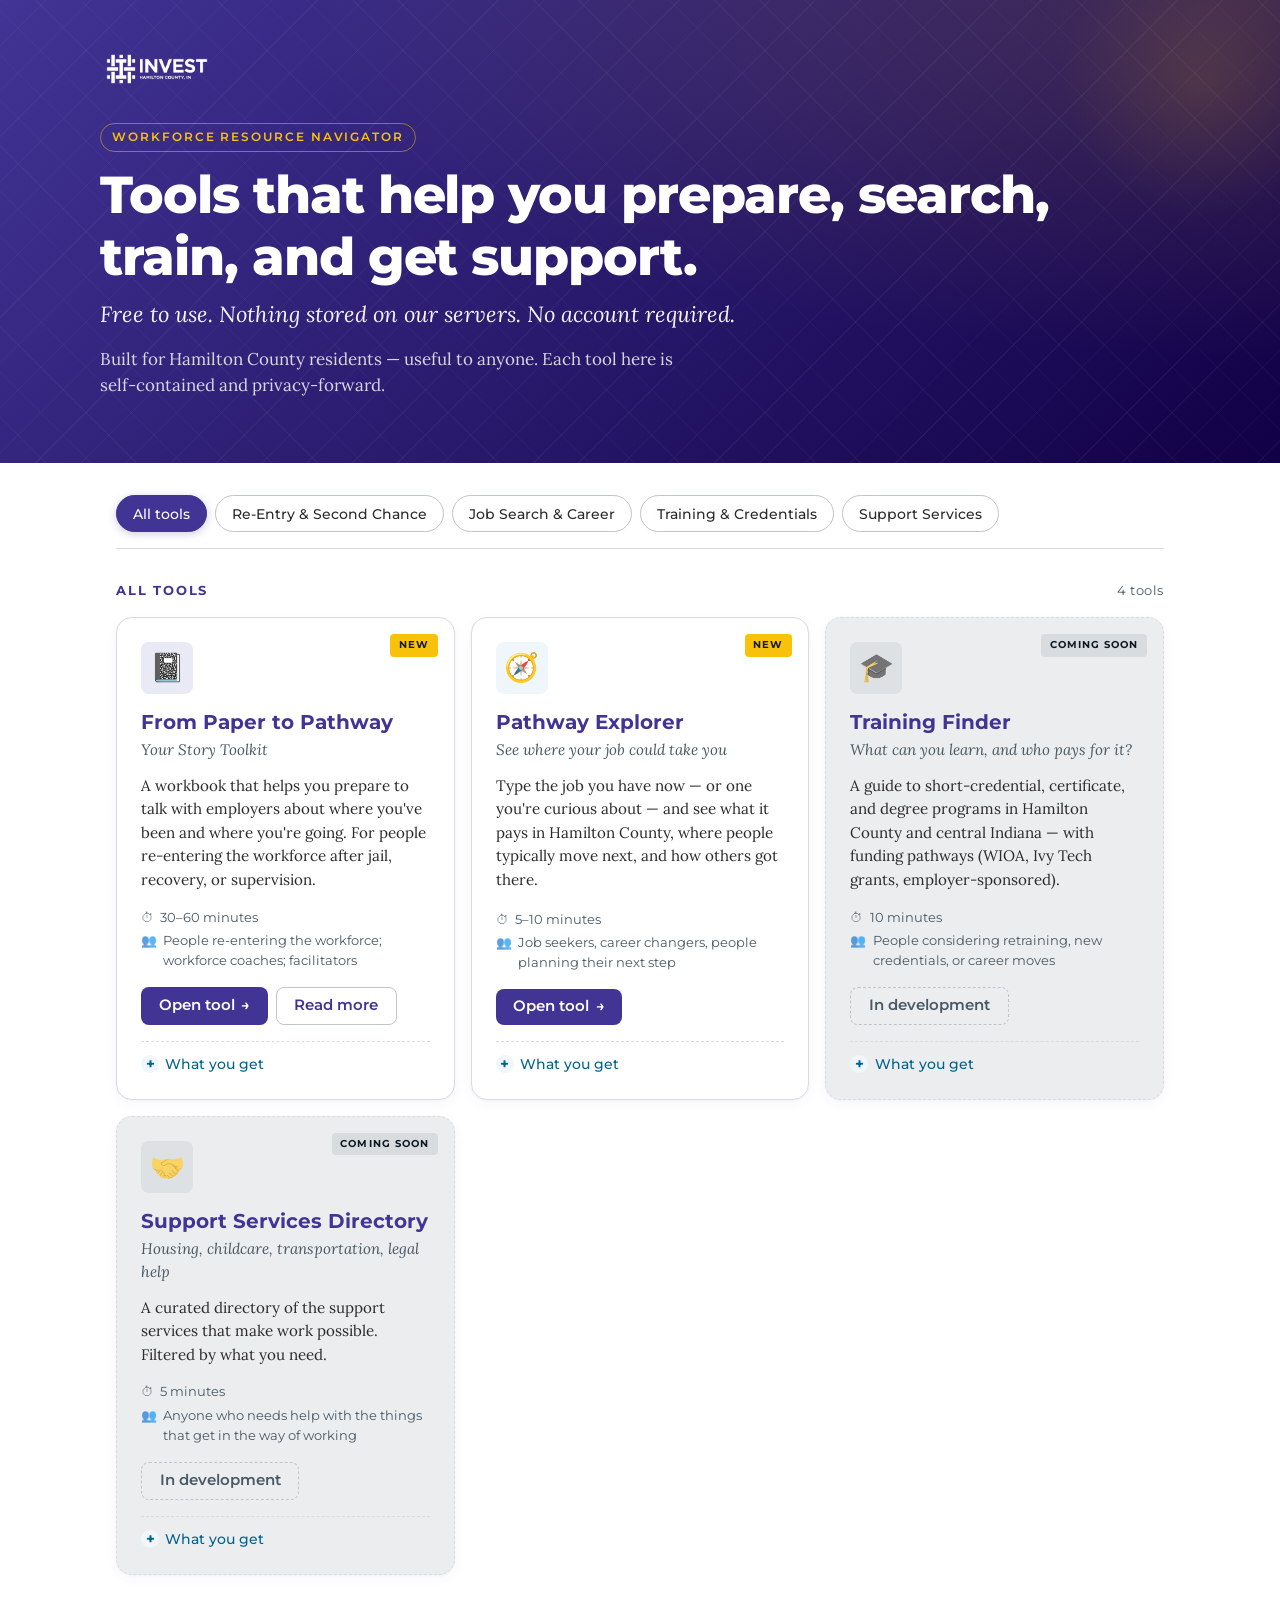
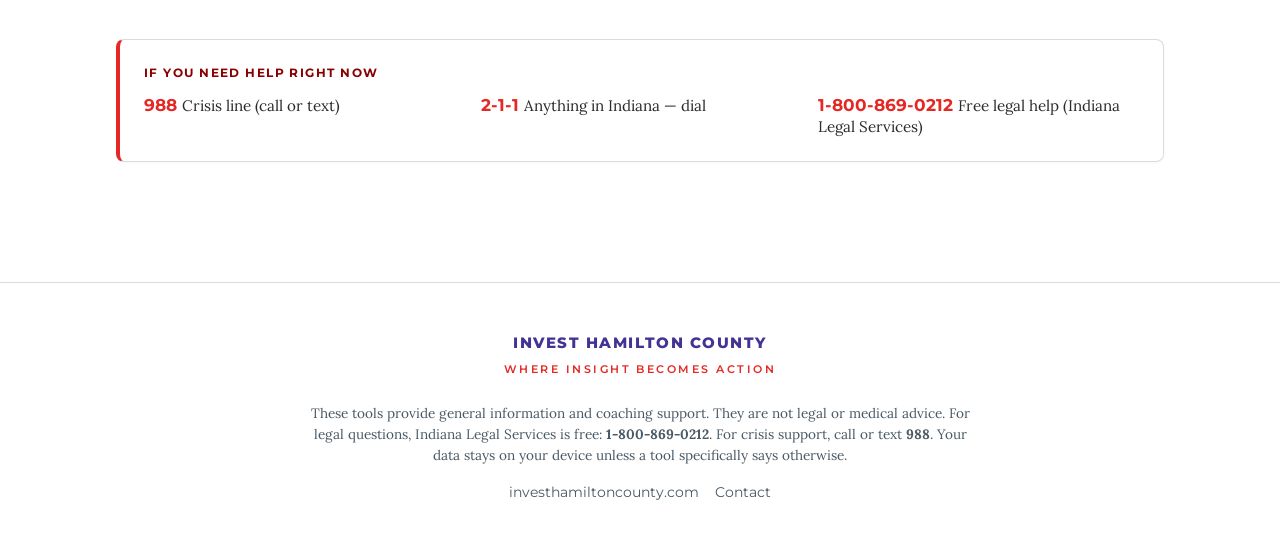
==== index.html @ e4ca01c1 "Fix Alpine init timing — use Alpine.data() registration pattern Root cause: Alpine parsed x-data='wr" ====
<!DOCTYPE html>
<html lang="en">
<head>
<meta charset="UTF-8">
<meta name="viewport" content="width=device-width, initial-scale=1.0">
<title>Workforce Resource Navigator — Invest Hamilton County</title>
<meta name="description" content="Free tools for Hamilton County residents preparing for work, changing careers, and finding support. From Invest Hamilton County.">
<meta name="theme-color" content="#413494">
<link rel="preconnect" href="https://fonts.googleapis.com">
<link rel="preconnect" href="https://fonts.gstatic.com" crossorigin>
<link href="https://fonts.googleapis.com/css2?family=Montserrat:wght@400;500;600;700;800&family=Lora:ital,wght@0,400;0,700;1,400&display=swap" rel="stylesheet">
<link rel="stylesheet" href="assets/css/tokens-shared.css">
<link rel="stylesheet" href="assets/css/tokens-ihc-2026.css">
<style>
  /* ================================================================
     Workforce Resource Navigator
     Track A public-facing umbrella app
     Brand: IHC 2026 — all colors/spacing via design tokens
     ================================================================ */

  :root {
    --header-pad-y: var(--space-2xl);
    --header-pad-x: var(--space-lg);
    --card-radius: var(--radius-lg);
    --surface: #ffffff;
    --surface-subtle: var(--color-neutral-10);
  }

  * { box-sizing: border-box; }
  html { scroll-behavior: smooth; }
  body {
    margin: 0;
    padding: 0;
    background: var(--surface-subtle);
    color: var(--color-text);
    font-family: var(--font-family-body);
    font-size: var(--font-size-md);
    line-height: var(--font-leading-normal);
    -webkit-font-smoothing: antialiased;
  }
  a { color: var(--color-primary); text-decoration-thickness: 1.5px; text-underline-offset: 3px; }
  a:hover { color: var(--color-primary-dark); }
  button, a { font-family: inherit; }
  button:focus-visible,
  a:focus-visible,
  summary:focus-visible {
    outline: 3px solid var(--color-secondary);
    outline-offset: 2px;
    border-radius: 4px;
  }
  [x-cloak] { display: none !important; }

  /* ---------- Skip link ---------- */
  .skip-link {
    position: absolute; left: -9999px; top: 0;
    background: var(--color-primary); color: #fff;
    padding: var(--space-sm) var(--space-md);
    z-index: 100;
    font-family: var(--font-family-heading);
    font-weight: var(--font-weight-semibold);
    border-radius: 0 0 var(--radius-md) 0;
  }
  .skip-link:focus { left: 0; }

  /* ================================================================
     HERO HEADER
     ================================================================ */
  .app-header {
    background:
      radial-gradient(ellipse at top right, rgba(249, 194, 10, 0.15) 0%, transparent 55%),
      linear-gradient(135deg, var(--color-primary) 0%, var(--color-primary-dark) 100%);
    color: #fff;
    padding: var(--header-pad-y) var(--header-pad-x) calc(var(--header-pad-y) + var(--space-md));
    position: relative;
    overflow: hidden;
  }
  .app-header::before {
    content: "";
    position: absolute; inset: 0;
    background-image:
      repeating-linear-gradient(135deg, rgba(255,255,255,0.04) 0 1px, transparent 1px 32px),
      repeating-linear-gradient(45deg, rgba(255,255,255,0.03) 0 1px, transparent 1px 32px);
    pointer-events: none;
  }
  .app-header::after {
    content: "";
    position: absolute;
    right: -60px; top: -60px;
    width: 280px; height: 280px;
    background: radial-gradient(circle, rgba(249, 194, 10, 0.12) 0%, transparent 70%);
    pointer-events: none;
  }
  .app-header-inner {
    max-width: 1080px;
    margin: 0 auto;
    position: relative;
    z-index: 1;
  }
  .app-logo {
    display: block;
    height: 42px;
    width: auto;
    margin-bottom: var(--space-xl);
  }
  .app-tagline-eyebrow {
    display: inline-block;
    font-family: var(--font-family-heading);
    font-weight: var(--font-weight-semibold);
    font-size: 0.75rem;
    letter-spacing: 0.16em;
    text-transform: uppercase;
    color: var(--color-warm);
    margin-bottom: var(--space-sm);
    padding: 0.25rem 0.7rem;
    border: 1px solid rgba(249, 194, 10, 0.5);
    border-radius: 999px;
  }
  .app-title {
    font-family: var(--font-family-heading);
    font-weight: var(--font-weight-black);
    font-size: clamp(2rem, 5vw, 3.25rem);
    line-height: var(--font-leading-tight);
    letter-spacing: -0.02em;
    margin: 0 0 var(--space-sm);
    color: #fff;
  }
  .app-subtitle {
    font-family: var(--font-family-body);
    font-style: italic;
    font-size: clamp(1.1rem, 2vw, 1.375rem);
    color: rgba(255, 255, 255, 0.95);
    margin: 0 0 var(--space-md);
    max-width: 640px;
    line-height: var(--font-leading-snug);
  }
  .app-lede {
    font-size: var(--font-size-md);
    color: rgba(255, 255, 255, 0.82);
    max-width: 600px;
    margin: 0;
    line-height: var(--font-leading-normal);
  }

  /* ================================================================
     MAIN LAYOUT
     ================================================================ */
  main {
    max-width: 1080px;
    margin: 0 auto;
    padding: var(--space-xl) var(--space-md) var(--space-4xl);
  }

  /* ---------- Category filter bar ---------- */
  .category-bar {
    display: flex;
    gap: var(--space-xs);
    flex-wrap: wrap;
    margin: 0 0 var(--space-xl);
    padding-bottom: var(--space-md);
    border-bottom: 1px solid var(--color-neutral-20);
  }
  .category-chip {
    font-family: var(--font-family-heading);
    font-weight: var(--font-weight-medium);
    font-size: 0.875rem;
    padding: 0.55rem 1rem;
    border-radius: 999px;
    border: 1.5px solid var(--color-neutral-33);
    background: var(--surface);
    color: var(--color-text);
    cursor: pointer;
    transition: var(--transition-fast);
    white-space: nowrap;
  }
  .category-chip:hover {
    border-color: var(--color-secondary);
    color: var(--color-secondary-dark);
  }
  .category-chip.active {
    background: var(--color-primary);
    color: #fff;
    border-color: var(--color-primary);
    box-shadow: 0 2px 8px rgba(65, 52, 148, 0.25);
  }

  /* ---------- Section heading ---------- */
  .section-head {
    display: flex;
    align-items: baseline;
    justify-content: space-between;
    margin: 0 0 var(--space-md);
    gap: var(--space-md);
  }
  .section-head h2 {
    font-family: var(--font-family-heading);
    font-weight: var(--font-weight-bold);
    color: var(--color-primary);
    font-size: 0.8rem;
    letter-spacing: 0.14em;
    text-transform: uppercase;
    margin: 0;
  }
  .section-head .count {
    font-family: var(--font-family-heading);
    font-size: 0.8rem;
    color: var(--color-neutral);
    letter-spacing: 0.04em;
  }

  /* ================================================================
     TOOL CARDS
     ================================================================ */
  .tool-grid {
    display: grid;
    grid-template-columns: repeat(auto-fill, minmax(320px, 1fr));
    gap: var(--space-md);
  }

  .tool-card {
    background: var(--surface);
    border-radius: var(--card-radius);
    padding: var(--space-lg);
    border: 1.5px solid var(--color-neutral-20);
    box-shadow: 0 1px 3px rgba(65, 52, 148, 0.04), 0 4px 14px rgba(65, 52, 148, 0.04);
    transition: var(--transition-normal);
    display: flex;
    flex-direction: column;
    position: relative;
    overflow: hidden;
  }
  .tool-card::before {
    content: "";
    position: absolute;
    top: 0; left: 0; right: 0;
    height: 4px;
    background: var(--color-primary);
    opacity: 0;
    transition: var(--transition-fast);
  }
  .tool-card.live:hover {
    border-color: var(--color-primary-33);
    transform: translateY(-3px);
    box-shadow: 0 6px 14px rgba(65, 52, 148, 0.08), 0 12px 28px rgba(65, 52, 148, 0.10);
  }
  .tool-card.live:hover::before { opacity: 1; }
  .tool-card.coming-soon {
    background: var(--color-neutral-10);
    border-color: var(--color-neutral-20);
    border-style: dashed;
  }

  /* ---------- Icon badge ---------- */
  .tool-icon {
    width: 52px;
    height: 52px;
    border-radius: var(--radius-md);
    display: flex;
    align-items: center;
    justify-content: center;
    font-size: 1.75rem;
    margin-bottom: var(--space-md);
    background: var(--color-primary-10);
    color: var(--color-primary);
    flex-shrink: 0;
  }
  .tool-card.coming-soon .tool-icon {
    background: var(--color-neutral-20);
    opacity: 0.7;
  }
  /* color variants (driven by tool.brand_color in data) */
  .tool-icon.brand-purple { background: var(--color-primary-10); color: var(--color-primary); }
  .tool-icon.brand-blue { background: var(--color-secondary-10); color: var(--color-secondary-dark); }
  .tool-icon.brand-gold { background: var(--color-warm-10); color: var(--color-warm-dark, #8a6a00); }
  .tool-icon.brand-red { background: var(--color-accent-10); color: var(--color-accent-dark); }

  /* ---------- Status badge (top-right) ---------- */
  .tool-badge {
    position: absolute;
    top: var(--space-md);
    right: var(--space-md);
    font-family: var(--font-family-heading);
    font-size: 0.65rem;
    font-weight: var(--font-weight-bold);
    letter-spacing: 0.1em;
    text-transform: uppercase;
    padding: 0.2rem 0.55rem;
    border-radius: var(--radius-sm);
  }
  .tool-badge.new {
    background: var(--color-warm);
    color: #1a1a2e;
  }
  .tool-badge.coming-soon-badge {
    background: var(--color-neutral-20);
    color: var(--color-neutral-dark);
  }

  /* ---------- Card typography ---------- */
  .tool-name {
    font-family: var(--font-family-heading);
    font-weight: var(--font-weight-bold);
    color: var(--color-primary);
    font-size: 1.25rem;
    line-height: var(--font-leading-tight);
    margin: 0 0 0.25rem;
  }
  .tool-tagline {
    font-family: var(--font-family-body);
    font-style: italic;
    color: var(--color-neutral);
    font-size: 0.95rem;
    margin: 0 0 var(--space-sm);
  }
  .tool-description {
    font-size: 0.95rem;
    color: var(--color-text);
    line-height: var(--font-leading-normal);
    margin: 0 0 var(--space-md);
    flex: 1;
  }

  /* ---------- Meta row ---------- */
  .tool-meta {
    font-family: var(--font-family-heading);
    font-size: 0.8rem;
    color: var(--color-neutral);
    margin-bottom: var(--space-md);
    display: flex;
    flex-direction: column;
    gap: 0.25rem;
  }
  .tool-meta-item {
    display: flex;
    align-items: flex-start;
    gap: 0.4rem;
  }
  .tool-meta-item .meta-icon {
    flex-shrink: 0;
    opacity: 0.7;
  }

  /* ---------- CTA row ---------- */
  .tool-cta-row {
    display: flex;
    gap: var(--space-xs);
    margin-top: auto;
    flex-wrap: wrap;
  }
  .btn {
    font-family: var(--font-family-heading);
    font-weight: var(--font-weight-semibold);
    font-size: 0.925rem;
    padding: 0.65rem 1.1rem;
    border-radius: var(--radius-md);
    border: none;
    cursor: pointer;
    text-decoration: none;
    display: inline-flex;
    align-items: center;
    gap: 0.4rem;
    transition: var(--transition-fast);
    text-align: center;
    line-height: 1;
  }
  .btn-primary {
    background: var(--color-primary);
    color: #fff;
  }
  .btn-primary:hover {
    background: var(--color-primary-dark);
    color: #fff;
    transform: translateY(-1px);
    box-shadow: 0 4px 12px rgba(65, 52, 148, 0.25);
  }
  .btn-ghost {
    background: transparent;
    color: var(--color-primary);
    border: 1.5px solid var(--color-neutral-33);
  }
  .btn-ghost:hover {
    border-color: var(--color-primary);
    color: var(--color-primary-dark);
  }
  .btn-disabled {
    background: transparent;
    color: var(--color-neutral);
    border: 1.5px dashed var(--color-neutral-33);
    cursor: not-allowed;
  }

  /* ---------- Details disclosure ---------- */
  details.tool-details {
    margin-top: var(--space-md);
    padding-top: var(--space-sm);
    border-top: 1px dashed var(--color-neutral-20);
    font-size: 0.9rem;
  }
  details.tool-details summary {
    cursor: pointer;
    font-family: var(--font-family-heading);
    font-weight: var(--font-weight-medium);
    font-size: 0.85rem;
    color: var(--color-secondary-dark);
    list-style: none;
    user-select: none;
    display: flex;
    align-items: center;
    gap: 0.4rem;
  }
  details.tool-details summary::-webkit-details-marker { display: none; }
  details.tool-details summary::before {
    content: "+";
    display: inline-flex;
    align-items: center;
    justify-content: center;
    width: 18px; height: 18px;
    font-weight: var(--font-weight-bold);
    font-size: 0.95rem;
    background: var(--color-secondary-10);
    color: var(--color-secondary-dark);
    border-radius: 50%;
    transition: var(--transition-fast);
  }
  details.tool-details[open] summary::before { content: "−"; background: var(--color-primary-10); color: var(--color-primary); }
  details.tool-details ul {
    padding-left: 1.25rem;
    margin: var(--space-xs) 0 0;
  }
  details.tool-details li {
    margin-bottom: 0.25rem;
    font-size: 0.9rem;
    color: var(--color-text);
  }
  details.tool-details .privacy-note {
    font-size: 0.85rem;
    color: var(--color-neutral);
    font-style: italic;
    margin-top: var(--space-sm);
    padding: var(--space-xs) var(--space-sm);
    background: var(--color-secondary-10);
    border-left: 3px solid var(--color-secondary);
    border-radius: 0 var(--radius-sm) var(--radius-sm) 0;
  }

  /* ================================================================
     CRISIS RESOURCE BAR
     ================================================================ */
  .crisis-bar {
    background: var(--surface);
    border: 1px solid var(--color-neutral-20);
    border-left: 4px solid var(--color-accent);
    border-radius: var(--radius-md);
    padding: var(--space-lg);
    margin: var(--space-3xl) 0 var(--space-lg);
    box-shadow: 0 1px 3px rgba(0,0,0,0.03);
  }
  .crisis-heading {
    font-family: var(--font-family-heading);
    font-weight: var(--font-weight-bold);
    color: var(--color-accent-dark);
    font-size: 0.75rem;
    letter-spacing: 0.12em;
    text-transform: uppercase;
    margin: 0 0 var(--space-sm);
  }
  .crisis-list {
    list-style: none;
    padding: 0;
    margin: 0;
    display: grid;
    grid-template-columns: repeat(auto-fit, minmax(220px, 1fr));
    gap: var(--space-sm) var(--space-md);
  }
  .crisis-list li {
    font-size: 0.95rem;
    line-height: var(--font-leading-snug);
    color: var(--color-text);
  }
  .crisis-list strong {
    font-family: var(--font-family-heading);
    color: var(--color-accent);
    font-weight: var(--font-weight-bold);
    font-size: 1.05rem;
    display: inline-block;
    margin-right: 0.3rem;
  }

  /* ================================================================
     FOOTER
     ================================================================ */
  footer {
    background: var(--surface);
    border-top: 1px solid var(--color-neutral-20);
    padding: var(--space-2xl) var(--space-md);
    text-align: center;
  }
  .footer-inner {
    max-width: 1080px;
    margin: 0 auto;
  }
  .footer-wordmark {
    font-family: var(--font-family-heading);
    font-weight: var(--font-weight-black);
    font-size: 0.95rem;
    color: var(--color-primary);
    letter-spacing: 0.1em;
    text-transform: uppercase;
  }
  .footer-tagline {
    font-family: var(--font-family-heading);
    font-size: 0.7rem;
    color: var(--color-accent);
    letter-spacing: 0.22em;
    text-transform: uppercase;
    margin-top: 0.4rem;
    font-weight: var(--font-weight-semibold);
  }
  .footer-disclaimer {
    font-size: 0.85rem;
    color: var(--color-neutral);
    max-width: 680px;
    margin: var(--space-lg) auto 0;
    line-height: var(--font-leading-normal);
  }
  .footer-links {
    display: flex;
    gap: var(--space-md);
    justify-content: center;
    flex-wrap: wrap;
    margin-top: var(--space-md);
  }
  .footer-links a {
    font-family: var(--font-family-heading);
    font-size: 0.85rem;
    color: var(--color-neutral);
    text-decoration: none;
  }
  .footer-links a:hover {
    color: var(--color-primary);
    text-decoration: underline;
  }

  /* ================================================================
     RESPONSIVE
     ================================================================ */
  @media (max-width: 768px) {
    :root {
      --header-pad-y: var(--space-xl);
      --header-pad-x: var(--space-md);
    }
    .app-logo { height: 36px; margin-bottom: var(--space-lg); }
    main { padding: var(--space-lg) var(--space-md) var(--space-3xl); }
    .tool-grid { grid-template-columns: 1fr; }
    .tool-card { padding: var(--space-md); }
    .tool-icon { width: 44px; height: 44px; font-size: 1.5rem; }
  }

  @media (prefers-reduced-motion: reduce) {
    *, *::before, *::after {
      transition: none !important;
      animation: none !important;
      scroll-behavior: auto !important;
    }
    .tool-card.live:hover { transform: none; }
    .btn-primary:hover { transform: none; }
  }
</style>
<script defer src="alpine.min.js"></script>
</head>
<body data-brand="ihc-2026">
  <a href="#main" class="skip-link">Skip to tools</a>

  <header class="app-header" role="banner">
    <div class="app-header-inner">
      <img src="assets/img/ihc-logo-white.png" alt="Invest Hamilton County" class="app-logo">
      <span class="app-tagline-eyebrow">Workforce Resource Navigator</span>
      <h1 class="app-title">Tools that help you prepare, search, train, and get support.</h1>
      <p class="app-subtitle">Free to use. Nothing stored on our servers. No account required.</p>
      <p class="app-lede">Built for Hamilton County residents — useful to anyone. Each tool here is self-contained and privacy-forward.</p>
    </div>
  </header>

  <main id="main" role="main" x-data="wrn" x-cloak>

    <nav class="category-bar" role="tablist" aria-label="Filter tools by category">
      <button class="category-chip" :class="{active: active === 'all'}" @click="active='all'" role="tab" :aria-selected="active === 'all'">All tools</button>
      <template x-for="cat in categories" :key="cat.id">
        <button class="category-chip" :class="{active: active === cat.id}" @click="active = cat.id" role="tab" :aria-selected="active === cat.id" x-text="cat.label"></button>
      </template>
    </nav>

    <div class="section-head">
      <h2 x-text="active === 'all' ? 'All tools' : (categories.find(c => c.id === active)?.label || 'Tools')"></h2>
      <span class="count" x-text="filteredTools.length + (filteredTools.length === 1 ? ' tool' : ' tools')"></span>
    </div>

    <div class="tool-grid">
      <template x-for="tool in filteredTools" :key="tool.id">
        <article class="tool-card" :class="tool.status">

          <template x-if="tool.badge && tool.status === 'live'">
            <span class="tool-badge new" x-text="tool.badge"></span>
          </template>
          <template x-if="tool.status === 'coming-soon'">
            <span class="tool-badge coming-soon-badge">Coming soon</span>
          </template>

          <div class="tool-icon" :class="'brand-' + (tool.brand_color || 'purple')" aria-hidden="true" x-text="tool.icon"></div>
          <h3 class="tool-name" x-text="tool.name"></h3>
          <p class="tool-tagline" x-text="tool.tagline"></p>
          <p class="tool-description" x-text="tool.description"></p>

          <div class="tool-meta">
            <template x-if="tool.time_estimate">
              <span class="tool-meta-item"><span class="meta-icon" aria-hidden="true">⏱</span><span x-text="tool.time_estimate"></span></span>
            </template>
            <template x-if="tool.audience">
              <span class="tool-meta-item"><span class="meta-icon" aria-hidden="true">👥</span><span x-text="tool.audience"></span></span>
            </template>
          </div>

          <div class="tool-cta-row">
            <template x-if="tool.status === 'live' && tool.launch_path">
              <a :href="tool.launch_path" class="btn btn-primary">Open tool <span aria-hidden="true">→</span></a>
            </template>
            <template x-if="tool.status === 'live' && tool.learn_more_path">
              <a :href="tool.learn_more_path" class="btn btn-ghost" target="_blank" rel="noopener">Read more</a>
            </template>
            <template x-if="tool.status === 'coming-soon'">
              <span class="btn btn-disabled">In development</span>
            </template>
          </div>

          <template x-if="tool.what_you_get && tool.what_you_get.length">
            <details class="tool-details">
              <summary>What you get</summary>
              <ul>
                <template x-for="item in tool.what_you_get" :key="item">
                  <li x-text="item"></li>
                </template>
              </ul>
              <template x-if="tool.privacy_note">
                <div class="privacy-note" x-text="tool.privacy_note"></div>
              </template>
            </details>
          </template>

        </article>
      </template>
    </div>

    <section class="crisis-bar" aria-labelledby="crisis-heading">
      <h2 id="crisis-heading" class="crisis-heading">If you need help right now</h2>
      <ul class="crisis-list">
        <template x-for="r in crisisResources" :key="r.label">
          <li><strong x-text="r.value"></strong><span x-text="r.label"></span></li>
        </template>
      </ul>
    </section>

  </main>

  <footer role="contentinfo">
    <div class="footer-inner">
      <div class="footer-wordmark">Invest Hamilton County</div>
      <div class="footer-tagline">Where Insight Becomes Action</div>
      <p class="footer-disclaimer">
        These tools provide general information and coaching support. They are not legal or medical advice.
        For legal questions, Indiana Legal Services is free: <strong>1-800-869-0212</strong>.
        For crisis support, call or text <strong>988</strong>.
        Your data stays on your device unless a tool specifically says otherwise.
      </p>
      <nav class="footer-links" aria-label="External links">
        <a href="https://investhamiltoncounty.com" target="_blank" rel="noopener">investhamiltoncounty.com</a>
        <a href="mailto:info@investhamiltoncounty.com">Contact</a>
      </nav>
    </div>
  </footer>

  <script>
    document.addEventListener('alpine:init', () => {
      Alpine.data('wrn', () => {
      const DATA = {"_meta": {"version": "1.0", "app_name": "Workforce Resource Navigator", "app_slug": "workforce-resource-navigator", "owner": "Invest Hamilton County", "description": "Umbrella app for consumer/resident-facing workforce tools. Each tool is self-contained and can be added/removed without affecting others.", "created": "2026-04-20"}, "categories": [{"id": "reentry", "label": "Re-Entry & Second Chance", "description": "Tools for people re-entering the workforce after jail, recovery, or supervision"}, {"id": "job-search", "label": "Job Search & Career", "description": "Tools for finding work, understanding wages, and mapping career paths"}, {"id": "training", "label": "Training & Credentials", "description": "Tools for finding training programs, credentials, and funding"}, {"id": "support", "label": "Support Services", "description": "Tools for connecting to housing, childcare, transportation, legal help"}], "tools": [{"id": "re-entry-storytelling", "name": "From Paper to Pathway", "tagline": "Your Story Toolkit", "description": "A workbook that helps you prepare to talk with employers about where you've been and where you're going. For people re-entering the workforce after jail, recovery, or supervision.", "category": "reentry", "status": "live", "audience": "People re-entering the workforce; workforce coaches; facilitators", "time_estimate": "30–60 minutes", "what_you_get": ["A draft of your story in your own words", "Three job ideas that match your skills", "Practice answers for interview questions", "A resource directory for what you need help with"], "launch_path": "tools/re-entry-storytelling/index.html", "learn_more_path": "tools/re-entry-storytelling/docs/From-Paper-to-Pathway-v1.pdf", "icon": "📓", "brand_color": "purple", "privacy_note": "Your answers stay on this device only. Nothing is sent over the internet.", "badge": "New"}, {"id": "pathway-explorer", "name": "Pathway Explorer", "tagline": "See where your job could take you", "description": "Type the job you have now — or one you're curious about — and see what it pays in Hamilton County, where people typically move next, and how others got there.", "category": "job-search", "status": "live", "audience": "Job seekers, career changers, people planning their next step", "time_estimate": "5–10 minutes", "what_you_get": ["Typical pay range for your job in Hamilton County", "Common next-step jobs with typical pay bumps", "On-ramps — how people get into the job you want", "All in plain language, no jargon"], "launch_path": "tools/pathway-explorer/index.html", "icon": "🧭", "brand_color": "blue", "privacy_note": "Nothing you search is saved. No account, no tracking.", "badge": "New"}, {"id": "placeholder-training-finder", "name": "Training Finder", "tagline": "What can you learn, and who pays for it?", "description": "A guide to short-credential, certificate, and degree programs in Hamilton County and central Indiana — with funding pathways (WIOA, Ivy Tech grants, employer-sponsored).", "category": "training", "status": "coming-soon", "audience": "People considering retraining, new credentials, or career moves", "time_estimate": "10 minutes", "what_you_get": ["Programs matched to the kind of work you want", "Cost and time estimates", "Funding programs you might qualify for"], "icon": "🎓", "brand_color": "gold"}, {"id": "placeholder-support-map", "name": "Support Services Directory", "tagline": "Housing, childcare, transportation, legal help", "description": "A curated directory of the support services that make work possible. Filtered by what you need.", "category": "support", "status": "coming-soon", "audience": "Anyone who needs help with the things that get in the way of working", "time_estimate": "5 minutes", "what_you_get": ["Resources filtered by your situation", "Phone numbers and addresses that are up to date", "Clear info on who qualifies for what"], "icon": "🤝", "brand_color": "red"}], "crisis_resources": [{"label": "Crisis line (call or text)", "value": "988"}, {"label": "Anything in Indiana — dial", "value": "2-1-1"}, {"label": "Free legal help (Indiana Legal Services)", "value": "1-800-869-0212"}]};
      return {
        active: 'all',
        categories: DATA.categories,
        tools: DATA.tools,
        crisisResources: DATA.crisis_resources,
        get filteredTools() {
          const filtered = this.active === 'all'
            ? this.tools
            : this.tools.filter(t => t.category === this.active);
          return filtered.slice().sort((a, b) => {
            if (a.status === b.status) return 0;
            return a.status === 'live' ? -1 : 1;
          });
        },
      };
      });
    });
  </script>
</body>
</html>
---- assets/css/tokens-shared.css ----
/* IHC Design System v2 — shared tokens */
/* Auto-generated — do not edit by hand */
:root {
  --font-family-heading: 'Montserrat', sans-serif;
  --font-family-body: 'Lora', serif;
  --chrome-font-heading: 'Montserrat', sans-serif;
  --chrome-font-size: 9pt;
  --chrome-color-utility: #495965;
  --chrome-color-tagline: #E52823;
  --chrome-margin-top: 0.75in;
  --chrome-margin-bottom: 0.75in;
  --chrome-margin-side: 0.75in;
  --chrome-margin-inner: 1in;
  --font-family-mono: 'JetBrains Mono', 'Fira Code', monospace;
  --font-weight-light: 300;
  --font-weight-regular: 400;
  --font-weight-medium: 500;
  --font-weight-semibold: 600;
  --font-weight-bold: 700;
  --font-weight-black: 800;
  --font-size-2xs: 0.625rem;
  --font-size-xs: 0.6875rem;
  --font-size-sm: 0.8125rem;
  --font-size-base: 0.9375rem;
  --font-size-md: 1.0625rem;
  --font-size-lg: 1.25rem;
  --font-size-xl: 1.5rem;
  --font-size-2xl: 2rem;
  --font-size-3xl: 2.5rem;
  --font-size-4xl: 3.5rem;
  --font-size-hero: 4.5rem;
  --font-size-body-print: 11pt;
  --font-leading-tight: 1.2;
  --font-leading-snug: 1.35;
  --font-leading-normal: 1.55;
  --font-leading-relaxed: 1.75;
  --space-2xs: 0.25rem;
  --space-xs: 0.5rem;
  --space-sm: 0.75rem;
  --space-md: 1rem;
  --space-lg: 1.5rem;
  --space-xl: 2rem;
  --space-2xl: 3rem;
  --space-3xl: 4rem;
  --space-4xl: 6rem;
  --radius-none: 0;
  --radius-sm: 0.25rem;
  --radius-md: 0.5rem;
  --radius-lg: 1rem;
  --radius-xl: 1.5rem;
  --radius-full: 9999px;
  --shadow-sm: 0 1px 2px rgba(0,0,0,0.06);
  --shadow-md: 0 4px 12px rgba(0,0,0,0.08);
  --shadow-lg: 0 8px 24px rgba(0,0,0,0.12);
  --shadow-xl: 0 16px 48px rgba(0,0,0,0.16);
  --shadow-inner: inset 0 2px 4px rgba(0,0,0,0.06);
  --page-width: 8.5in;
  --page-height: 11in;
  --page-margin-top: 0.75in;
  --page-margin-bottom: 0.75in;
  --page-margin-inner: 1in;
  --page-margin-outer: 0.75in;
  --breakpoint-sm: 640px;
  --breakpoint-md: 768px;
  --breakpoint-lg: 1024px;
  --breakpoint-xl: 1280px;
  --breakpoint-xxl: 1536px;
  --transition-fast: 150ms ease;
  --transition-normal: 250ms ease;
  --transition-slow: 400ms ease-out;
}
---- assets/css/tokens-ihc-2026.css ----
/* IHC Design System v2 — ihc-2026 tokens */
/* Auto-generated via Culori OKLCH — do not edit by hand */
[data-brand="ihc-2026"], .brand-ihc-2026 {
  --brand-name: "Invest Hamilton County";
  --brand-abbrev: "IHC";
  --brand-tagline: "Where Insight Becomes Action";
  --brand-platform: "Hamilton County Data Hub";
  --brand-website: "investhamiltoncounty.com";
  --color-primary: #413494;
  --color-primary-10: #e9eaf5;
  --color-primary-20: #d4d5eb;
  --color-primary-33: #b9bbde;
  --color-primary-50: #9799cc;
  --color-primary-66: #7979bb;
  --color-primary-80: #615dab;
  --color-primary-dark: #110046;
  --color-primary-rgb: 65, 52, 148;
  --color-accent: #E52823;
  --color-accent-10: #ffece9;
  --color-accent-20: #ffdad4;
  --color-accent-33: #ffc1b8;
  --color-accent-50: #fca194;
  --color-accent-66: #f78173;
  --color-accent-80: #f06355;
  --color-accent-dark: #8a0000;
  --color-accent-rgb: 229, 40, 35;
  --color-secondary: #5EAEE0;
  --color-secondary-10: #eff7fc;
  --color-secondary-20: #e0effa;
  --color-secondary-33: #cce5f6;
  --color-secondary-50: #b1d7f1;
  --color-secondary-66: #98caec;
  --color-secondary-80: #81bee7;
  --color-secondary-dark: #006290;
  --color-secondary-rgb: 94, 174, 224;
  --color-warm: #F9C20A;
  --color-warm-10: #fff9ed;
  --color-warm-20: #fef4db;
  --color-warm-33: #fdecc3;
  --color-warm-50: #fde2a3;
  --color-warm-66: #fcd882;
  --color-warm-80: #fbcf61;
  --color-warm-dark: #a77300;
  --color-warm-rgb: 249, 194, 10;
  --color-neutral: #495965;
  --color-neutral-10: #ebedef;
  --color-neutral-20: #d8dcde;
  --color-neutral-33: #bfc5ca;
  --color-neutral-50: #9fa8af;
  --color-neutral-66: #838e97;
  --color-neutral-80: #6a7882;
  --color-neutral-dark: #0b1923;
  --color-neutral-rgb: 73, 89, 101;
  --color-positive: #82C341;
  --color-positive-10: #f2f9ed;
  --color-positive-20: #e6f4dc;
  --color-positive-33: #d5ecc5;
  --color-positive-50: #c0e2a7;
  --color-positive-66: #acd889;
  --color-positive-80: #9bd06e;
  --color-positive-dark: #387400;
  --color-positive-rgb: 130, 195, 65;
  --color-highlight: #CE509D;
  --color-highlight-10: #fceef5;
  --color-highlight-20: #f9ddeb;
  --color-highlight-33: #f4c7de;
  --color-highlight-50: #ecaacd;
  --color-highlight-66: #e48ebe;
  --color-highlight-80: #db76b0;
  --color-highlight-dark: #790053;
  --color-highlight-rgb: 206, 80, 157;
  --color-bg: #FFFFFF;
  --color-bg-10: #ffffff;
  --color-bg-20: #ffffff;
  --color-bg-33: #ffffff;
  --color-bg-50: #ffffff;
  --color-bg-66: #ffffff;
  --color-bg-80: #ffffff;
  --color-bg-dark: #aeaeae;
  --color-bg-rgb: 255, 255, 255;
  --color-surface: #F7F7F9;
  --color-surface-10: #fefefe;
  --color-surface-20: #fdfdfe;
  --color-surface-33: #fcfcfd;
  --color-surface-50: #fbfbfc;
  --color-surface-66: #fafafb;
  --color-surface-80: #f9f9fa;
  --color-surface-dark: #a6a6a8;
  --color-surface-rgb: 247, 247, 249;
  --color-text: #2B2B2B;
  --color-text-10: #e7e7e7;
  --color-text-20: #d0d0d0;
  --color-text-33: #b3b3b3;
  --color-text-50: #8d8d8d;
  --color-text-66: #6c6c6c;
  --color-text-80: #505050;
  --color-text-dark: #000000;
  --color-text-rgb: 43, 43, 43;
  --color-muted: #6B7280;
  --color-muted-10: #eff0f2;
  --color-muted-20: #e0e1e4;
  --color-muted-33: #ccced3;
  --color-muted-50: #b2b6be;
  --color-muted-66: #9ba0a9;
  --color-muted-80: #878d98;
  --color-muted-dark: #282e3a;
  --color-muted-rgb: 107, 114, 128;
}
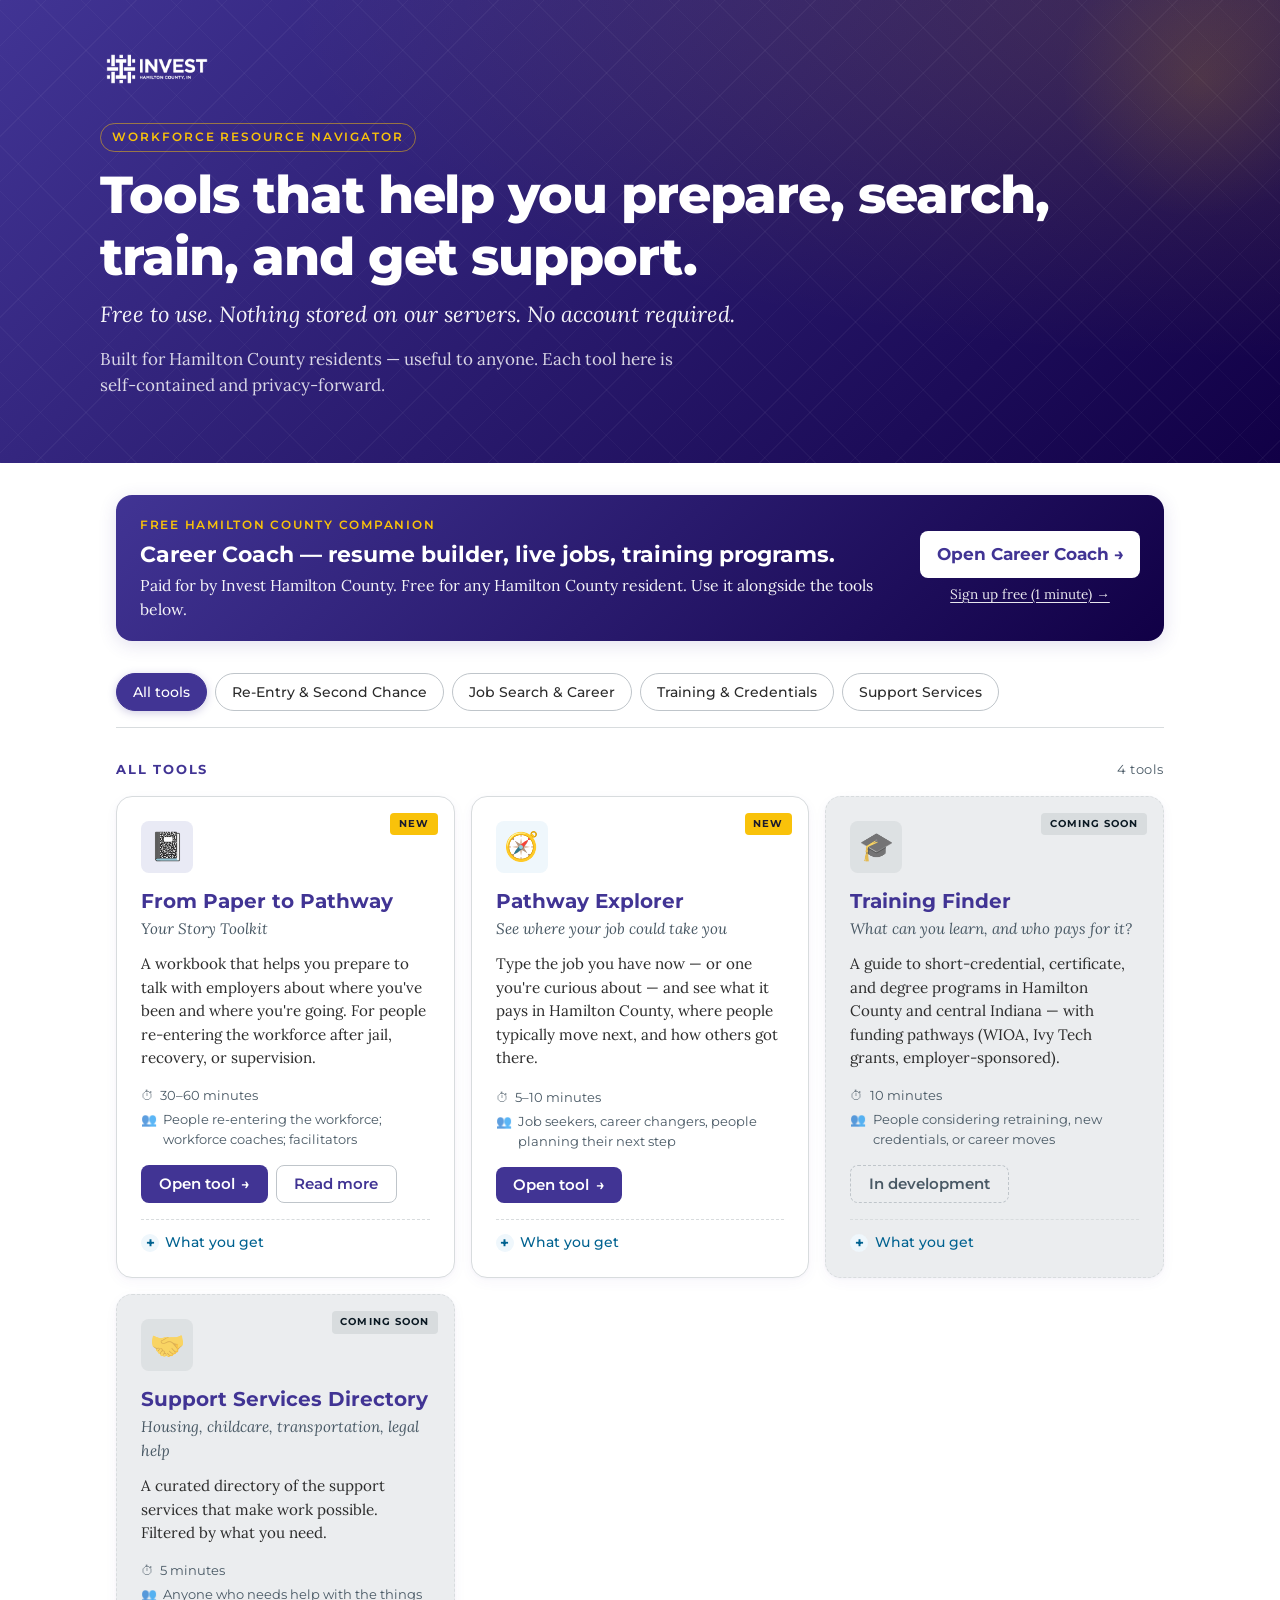
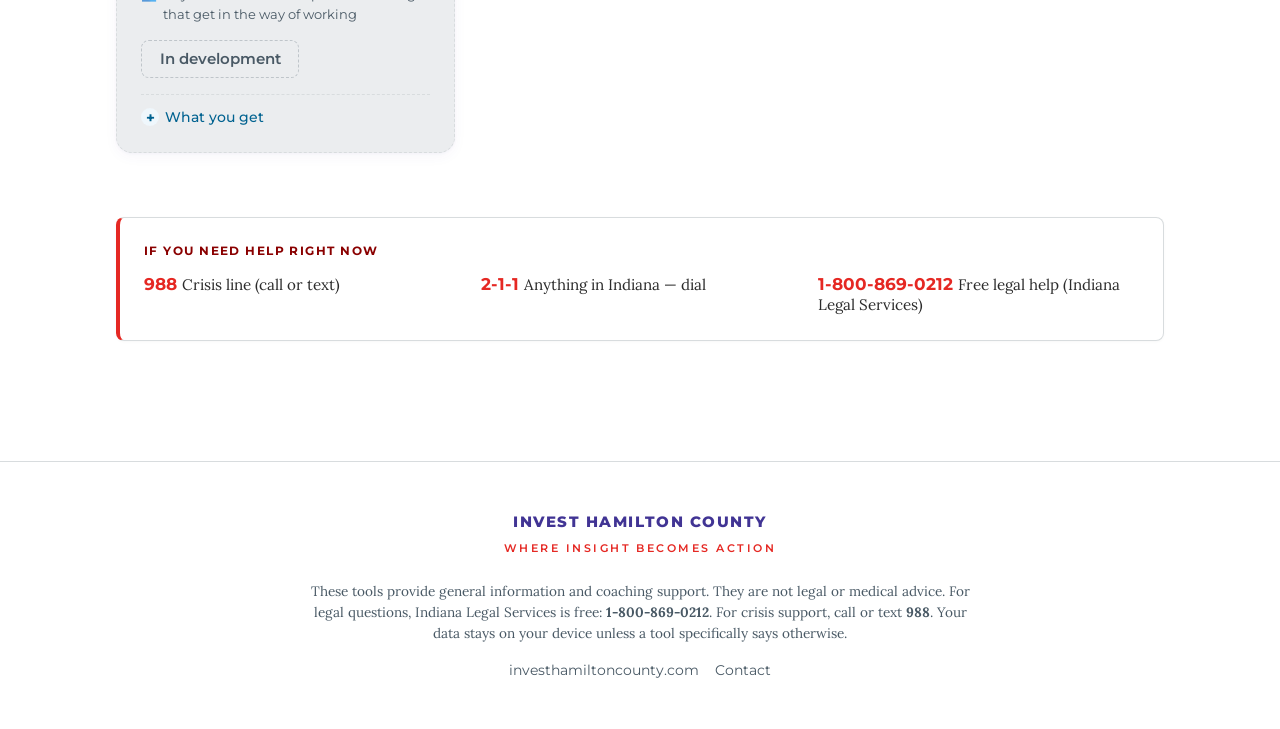
==== commit 4c656d68: "Wire IHC Career Coach throughout WRN + Re-Entry beta IHC pays for Lightcast Career Coach (investhami" ====
--- a/index.html
+++ b/index.html
@@ -48,7 +48,7 @@
     outline-offset: 2px;
     border-radius: 4px;
   }
-  [x-cloak] { display: none !important; }
+  
 
   /* ---------- Skip link ---------- */
   .skip-link {
@@ -270,7 +270,7 @@
   /* color variants (driven by tool.brand_color in data) */
   .tool-icon.brand-purple { background: var(--color-primary-10); color: var(--color-primary); }
   .tool-icon.brand-blue { background: var(--color-secondary-10); color: var(--color-secondary-dark); }
-  .tool-icon.brand-gold { background: var(--color-warm-10); color: var(--color-warm-dark, #8a6a00); }
+  .tool-icon.brand-gold { background: var(--color-warm-10); color: var(--color-warm-dark); }
   .tool-icon.brand-red { background: var(--color-accent-10); color: var(--color-accent-dark); }
 
   /* ---------- Status badge (top-right) ---------- */
@@ -565,7 +565,11 @@
     .btn-primary:hover { transform: none; }
   }
 </style>
-<script defer src="alpine.min.js"></script>
+
+
+<script>
+window.WRN_DATA = {"categories": [{"id": "reentry", "label": "Re-Entry & Second Chance", "description": "Tools for people re-entering the workforce after jail, recovery, or supervision"}, {"id": "job-search", "label": "Job Search & Career", "description": "Tools for finding work, understanding wages, and mapping career paths"}, {"id": "training", "label": "Training & Credentials", "description": "Tools for finding training programs, credentials, and funding"}, {"id": "support", "label": "Support Services", "description": "Tools for connecting to housing, childcare, transportation, legal help"}], "tools": [{"id": "re-entry-storytelling", "name": "From Paper to Pathway", "tagline": "Your Story Toolkit", "description": "A workbook that helps you prepare to talk with employers about where you've been and where you're going. For people re-entering the workforce after jail, recovery, or supervision.", "category": "reentry", "status": "live", "audience": "People re-entering the workforce; workforce coaches; facilitators", "time_estimate": "30–60 minutes", "what_you_get": ["A draft of your story in your own words", "Three job ideas that match your skills", "Practice answers for interview questions", "A resource directory for what you need help with"], "launch_path": "tools/re-entry-storytelling/index.html", "learn_more_path": "tools/re-entry-storytelling/docs/From-Paper-to-Pathway-v1.pdf", "icon": "📓", "brand_color": "purple", "privacy_note": "Your answers stay on this device only. Nothing is sent over the internet.", "badge": "New"}, {"id": "pathway-explorer", "name": "Pathway Explorer", "tagline": "See where your job could take you", "description": "Type the job you have now — or one you're curious about — and see what it pays in Hamilton County, where people typically move next, and how others got there.", "category": "job-search", "status": "live", "audience": "Job seekers, career changers, people planning their next step", "time_estimate": "5–10 minutes", "what_you_get": ["Typical pay range for your job in Hamilton County", "Common next-step jobs with typical pay bumps", "On-ramps — how people get into the job you want", "All in plain language, no jargon"], "launch_path": "tools/pathway-explorer/index.html", "icon": "🧭", "brand_color": "blue", "privacy_note": "Nothing you search is saved. No account, no tracking.", "badge": "New"}, {"id": "placeholder-training-finder", "name": "Training Finder", "tagline": "What can you learn, and who pays for it?", "description": "A guide to short-credential, certificate, and degree programs in Hamilton County and central Indiana — with funding pathways (WIOA, Ivy Tech grants, employer-sponsored).", "category": "training", "status": "coming-soon", "audience": "People considering retraining, new credentials, or career moves", "time_estimate": "10 minutes", "what_you_get": ["Programs matched to the kind of work you want", "Cost and time estimates", "Funding programs you might qualify for"], "icon": "🎓", "brand_color": "gold"}, {"id": "placeholder-support-map", "name": "Support Services Directory", "tagline": "Housing, childcare, transportation, legal help", "description": "A curated directory of the support services that make work possible. Filtered by what you need.", "category": "support", "status": "coming-soon", "audience": "Anyone who needs help with the things that get in the way of working", "time_estimate": "5 minutes", "what_you_get": ["Resources filtered by your situation", "Phone numbers and addresses that are up to date", "Clear info on who qualifies for what"], "icon": "🤝", "brand_color": "red"}], "crisisResources": [{"label": "Crisis line (call or text)", "value": "988"}, {"label": "Anything in Indiana — dial", "value": "2-1-1"}, {"label": "Free legal help (Indiana Legal Services)", "value": "1-800-869-0212"}]};
+</script>
 </head>
 <body data-brand="ihc-2026">
   <a href="#main" class="skip-link">Skip to tools</a>
@@ -580,82 +584,34 @@
     </div>
   </header>
 
-  <main id="main" role="main" x-data="wrn" x-cloak>
-
-    <nav class="category-bar" role="tablist" aria-label="Filter tools by category">
-      <button class="category-chip" :class="{active: active === 'all'}" @click="active='all'" role="tab" :aria-selected="active === 'all'">All tools</button>
-      <template x-for="cat in categories" :key="cat.id">
-        <button class="category-chip" :class="{active: active === cat.id}" @click="active = cat.id" role="tab" :aria-selected="active === cat.id" x-text="cat.label"></button>
-      </template>
-    </nav>
+  <main id="main" role="main">
+
+    <section style="max-width:1100px; margin:0 auto var(--space-xl); padding:1.25rem 1.5rem; background:linear-gradient(135deg, var(--color-primary) 0%, var(--color-primary-dark) 100%); color:#fff; border-radius:var(--radius-lg); box-shadow:0 4px 18px rgba(65,52,148,0.15);" aria-labelledby="cc-banner-heading">
+      <div style="display:flex; flex-wrap:wrap; gap:1rem; align-items:center; justify-content:space-between;">
+        <div style="flex:1 1 320px;">
+          <div style="font-family:var(--font-family-heading); font-size:0.78rem; letter-spacing:0.14em; text-transform:uppercase; color:var(--color-warm); font-weight:600; margin-bottom:0.35rem;">Free Hamilton County companion</div>
+          <h2 id="cc-banner-heading" style="font-family:var(--font-family-heading); font-weight:700; font-size:1.4rem; line-height:1.25; margin:0 0 0.4rem;">Career Coach — resume builder, live jobs, training programs.</h2>
+          <p style="margin:0; font-size:0.98rem; line-height:1.5; opacity:0.95;">Paid for by Invest Hamilton County. Free for any Hamilton County resident. Use it alongside the tools below.</p>
+        </div>
+        <div style="display:flex; flex-direction:column; gap:0.4rem; min-width:220px;">
+          <a href="https://investhamiltoncounty.lightcastcc.com/login?radius=25%20miles&redirect=%2Fprofile%2Fresume%3Fregion%3DHamilton%20County%20Area%20%28County%29%26radius%3D25%20miles&region=Hamilton%20County%20Area%20%28County%29" target="_blank" rel="noopener" style="background:#fff; color:var(--color-primary); font-family:var(--font-family-heading); font-weight:700; padding:0.65rem 1rem; border-radius:8px; text-decoration:none; text-align:center;">Open Career Coach →</a>
+          <a href="https://investhamiltoncounty.lightcastcc.com/sign-up" target="_blank" rel="noopener" style="color:#fff; font-size:0.85rem; text-decoration:underline; text-align:center; opacity:0.9;">Sign up free (1 minute) →</a>
+        </div>
+      </div>
+    </section>
+
+    <nav class="category-bar" id="category-bar" role="tablist" aria-label="Filter tools by category"></nav>
 
     <div class="section-head">
-      <h2 x-text="active === 'all' ? 'All tools' : (categories.find(c => c.id === active)?.label || 'Tools')"></h2>
-      <span class="count" x-text="filteredTools.length + (filteredTools.length === 1 ? ' tool' : ' tools')"></span>
+      <h2 id="section-head-title">All tools</h2>
+      <span class="count" id="tool-count"></span>
     </div>
 
-    <div class="tool-grid">
-      <template x-for="tool in filteredTools" :key="tool.id">
-        <article class="tool-card" :class="tool.status">
-
-          <template x-if="tool.badge && tool.status === 'live'">
-            <span class="tool-badge new" x-text="tool.badge"></span>
-          </template>
-          <template x-if="tool.status === 'coming-soon'">
-            <span class="tool-badge coming-soon-badge">Coming soon</span>
-          </template>
-
-          <div class="tool-icon" :class="'brand-' + (tool.brand_color || 'purple')" aria-hidden="true" x-text="tool.icon"></div>
-          <h3 class="tool-name" x-text="tool.name"></h3>
-          <p class="tool-tagline" x-text="tool.tagline"></p>
-          <p class="tool-description" x-text="tool.description"></p>
-
-          <div class="tool-meta">
-            <template x-if="tool.time_estimate">
-              <span class="tool-meta-item"><span class="meta-icon" aria-hidden="true">⏱</span><span x-text="tool.time_estimate"></span></span>
-            </template>
-            <template x-if="tool.audience">
-              <span class="tool-meta-item"><span class="meta-icon" aria-hidden="true">👥</span><span x-text="tool.audience"></span></span>
-            </template>
-          </div>
-
-          <div class="tool-cta-row">
-            <template x-if="tool.status === 'live' && tool.launch_path">
-              <a :href="tool.launch_path" class="btn btn-primary">Open tool <span aria-hidden="true">→</span></a>
-            </template>
-            <template x-if="tool.status === 'live' && tool.learn_more_path">
-              <a :href="tool.learn_more_path" class="btn btn-ghost" target="_blank" rel="noopener">Read more</a>
-            </template>
-            <template x-if="tool.status === 'coming-soon'">
-              <span class="btn btn-disabled">In development</span>
-            </template>
-          </div>
-
-          <template x-if="tool.what_you_get && tool.what_you_get.length">
-            <details class="tool-details">
-              <summary>What you get</summary>
-              <ul>
-                <template x-for="item in tool.what_you_get" :key="item">
-                  <li x-text="item"></li>
-                </template>
-              </ul>
-              <template x-if="tool.privacy_note">
-                <div class="privacy-note" x-text="tool.privacy_note"></div>
-              </template>
-            </details>
-          </template>
-
-        </article>
-      </template>
-    </div>
+    <div class="tool-grid" id="tool-grid"></div>
 
     <section class="crisis-bar" aria-labelledby="crisis-heading">
       <h2 id="crisis-heading" class="crisis-heading">If you need help right now</h2>
-      <ul class="crisis-list">
-        <template x-for="r in crisisResources" :key="r.label">
-          <li><strong x-text="r.value"></strong><span x-text="r.label"></span></li>
-        </template>
-      </ul>
+      <ul class="crisis-list" id="crisis-list"></ul>
     </section>
 
   </main>
@@ -678,26 +634,109 @@
   </footer>
 
   <script>
-    document.addEventListener('alpine:init', () => {
-      Alpine.data('wrn', () => {
-      const DATA = {"_meta": {"version": "1.0", "app_name": "Workforce Resource Navigator", "app_slug": "workforce-resource-navigator", "owner": "Invest Hamilton County", "description": "Umbrella app for consumer/resident-facing workforce tools. Each tool is self-contained and can be added/removed without affecting others.", "created": "2026-04-20"}, "categories": [{"id": "reentry", "label": "Re-Entry & Second Chance", "description": "Tools for people re-entering the workforce after jail, recovery, or supervision"}, {"id": "job-search", "label": "Job Search & Career", "description": "Tools for finding work, understanding wages, and mapping career paths"}, {"id": "training", "label": "Training & Credentials", "description": "Tools for finding training programs, credentials, and funding"}, {"id": "support", "label": "Support Services", "description": "Tools for connecting to housing, childcare, transportation, legal help"}], "tools": [{"id": "re-entry-storytelling", "name": "From Paper to Pathway", "tagline": "Your Story Toolkit", "description": "A workbook that helps you prepare to talk with employers about where you've been and where you're going. For people re-entering the workforce after jail, recovery, or supervision.", "category": "reentry", "status": "live", "audience": "People re-entering the workforce; workforce coaches; facilitators", "time_estimate": "30–60 minutes", "what_you_get": ["A draft of your story in your own words", "Three job ideas that match your skills", "Practice answers for interview questions", "A resource directory for what you need help with"], "launch_path": "tools/re-entry-storytelling/index.html", "learn_more_path": "tools/re-entry-storytelling/docs/From-Paper-to-Pathway-v1.pdf", "icon": "📓", "brand_color": "purple", "privacy_note": "Your answers stay on this device only. Nothing is sent over the internet.", "badge": "New"}, {"id": "pathway-explorer", "name": "Pathway Explorer", "tagline": "See where your job could take you", "description": "Type the job you have now — or one you're curious about — and see what it pays in Hamilton County, where people typically move next, and how others got there.", "category": "job-search", "status": "live", "audience": "Job seekers, career changers, people planning their next step", "time_estimate": "5–10 minutes", "what_you_get": ["Typical pay range for your job in Hamilton County", "Common next-step jobs with typical pay bumps", "On-ramps — how people get into the job you want", "All in plain language, no jargon"], "launch_path": "tools/pathway-explorer/index.html", "icon": "🧭", "brand_color": "blue", "privacy_note": "Nothing you search is saved. No account, no tracking.", "badge": "New"}, {"id": "placeholder-training-finder", "name": "Training Finder", "tagline": "What can you learn, and who pays for it?", "description": "A guide to short-credential, certificate, and degree programs in Hamilton County and central Indiana — with funding pathways (WIOA, Ivy Tech grants, employer-sponsored).", "category": "training", "status": "coming-soon", "audience": "People considering retraining, new credentials, or career moves", "time_estimate": "10 minutes", "what_you_get": ["Programs matched to the kind of work you want", "Cost and time estimates", "Funding programs you might qualify for"], "icon": "🎓", "brand_color": "gold"}, {"id": "placeholder-support-map", "name": "Support Services Directory", "tagline": "Housing, childcare, transportation, legal help", "description": "A curated directory of the support services that make work possible. Filtered by what you need.", "category": "support", "status": "coming-soon", "audience": "Anyone who needs help with the things that get in the way of working", "time_estimate": "5 minutes", "what_you_get": ["Resources filtered by your situation", "Phone numbers and addresses that are up to date", "Clear info on who qualifies for what"], "icon": "🤝", "brand_color": "red"}], "crisis_resources": [{"label": "Crisis line (call or text)", "value": "988"}, {"label": "Anything in Indiana — dial", "value": "2-1-1"}, {"label": "Free legal help (Indiana Legal Services)", "value": "1-800-869-0212"}]};
-      return {
-        active: 'all',
-        categories: DATA.categories,
-        tools: DATA.tools,
-        crisisResources: DATA.crisis_resources,
-        get filteredTools() {
-          const filtered = this.active === 'all'
-            ? this.tools
-            : this.tools.filter(t => t.category === this.active);
-          return filtered.slice().sort((a, b) => {
-            if (a.status === b.status) return 0;
-            return a.status === 'live' ? -1 : 1;
+    (function() {
+      const D = window.WRN_DATA;
+      if (!D) { console.error('WRN_DATA not found'); return; }
+
+      const state = { active: 'all' };
+
+      function esc(s) {
+        return String(s == null ? '' : s).replace(/[&<>"']/g, c =>
+          ({'&':'&amp;','<':'&lt;','>':'&gt;','"':'&quot;',"'":'&#39;'})[c]);
+      }
+
+      function filteredTools() {
+        const f = state.active === 'all'
+          ? D.tools
+          : D.tools.filter(t => t.category === state.active);
+        return f.slice().sort((a, b) =>
+          a.status === b.status ? 0 : (a.status === 'live' ? -1 : 1));
+      }
+
+      function renderCategoryBar() {
+        const bar = document.getElementById('category-bar');
+        const chips = [{ id: 'all', label: 'All tools' }, ...D.categories];
+        bar.innerHTML = chips.map(c => `
+          <button class="category-chip${state.active === c.id ? ' active' : ''}"
+                  data-cat="${esc(c.id)}"
+                  role="tab"
+                  aria-selected="${state.active === c.id}">${esc(c.label)}</button>
+        `).join('');
+        bar.querySelectorAll('.category-chip').forEach(btn => {
+          btn.addEventListener('click', () => {
+            state.active = btn.dataset.cat;
+            renderAll();
           });
-        },
-      };
+        });
+      }
+
+      function renderSectionHead() {
+        const title = state.active === 'all'
+          ? 'All tools'
+          : (D.categories.find(c => c.id === state.active)?.label || 'Tools');
+        document.getElementById('section-head-title').textContent = title;
+        const n = filteredTools().length;
+        document.getElementById('tool-count').textContent = n + (n === 1 ? ' tool' : ' tools');
+      }
+
+      function renderToolCards() {
+        const grid = document.getElementById('tool-grid');
+        const tools = filteredTools();
+        grid.innerHTML = tools.map(t => {
+          const isLive = t.status === 'live';
+          const badge = isLive && t.badge
+            ? `<span class="tool-badge new">${esc(t.badge)}</span>`
+            : (!isLive ? `<span class="tool-badge coming-soon-badge">Coming soon</span>` : '');
+          const cta = isLive
+            ? `${t.launch_path ? `<a href="${esc(t.launch_path)}" class="btn btn-primary">Open tool <span aria-hidden="true">&rarr;</span></a>` : ''}${t.learn_more_path ? `<a href="${esc(t.learn_more_path)}" class="btn btn-ghost" target="_blank" rel="noopener">Read more</a>` : ''}`
+            : `<span class="btn btn-disabled">In development</span>`;
+          const meta = `
+            ${t.time_estimate ? `<span class="tool-meta-item"><span class="meta-icon" aria-hidden="true">&#x23F1;</span><span>${esc(t.time_estimate)}</span></span>` : ''}
+            ${t.audience ? `<span class="tool-meta-item"><span class="meta-icon" aria-hidden="true">&#x1F465;</span><span>${esc(t.audience)}</span></span>` : ''}
+          `;
+          const details = t.what_you_get && t.what_you_get.length
+            ? `<details class="tool-details">
+                <summary>What you get</summary>
+                <ul>${t.what_you_get.map(i => `<li>${esc(i)}</li>`).join('')}</ul>
+                ${t.privacy_note ? `<div class="privacy-note">${esc(t.privacy_note)}</div>` : ''}
+              </details>` : '';
+          return `
+            <article class="tool-card ${isLive ? 'live' : 'coming-soon'}">
+              ${badge}
+              <div class="tool-icon brand-${esc(t.brand_color || 'purple')}" aria-hidden="true">${esc(t.icon || '')}</div>
+              <h3 class="tool-name">${esc(t.name)}</h3>
+              <p class="tool-tagline">${esc(t.tagline || '')}</p>
+              <p class="tool-description">${esc(t.description)}</p>
+              <div class="tool-meta">${meta}</div>
+              <div class="tool-cta-row">${cta}</div>
+              ${details}
+            </article>`;
+        }).join('');
+      }
+
+      function renderCrisis() {
+        const ul = document.getElementById('crisis-list');
+        ul.innerHTML = D.crisisResources.map(r =>
+          `<li><strong>${esc(r.value)}</strong><span>${esc(r.label)}</span></li>`
+        ).join('');
+      }
+
+      function renderAll() {
+        renderCategoryBar();
+        renderSectionHead();
+        renderToolCards();
+      }
+
+      document.addEventListener('DOMContentLoaded', () => {
+        renderAll();
+        renderCrisis();
       });
-    });
+      // Also try rendering immediately in case DOMContentLoaded already fired
+      if (document.readyState !== 'loading') {
+        renderAll();
+        renderCrisis();
+      }
+    })();
   </script>
 </body>
 </html>
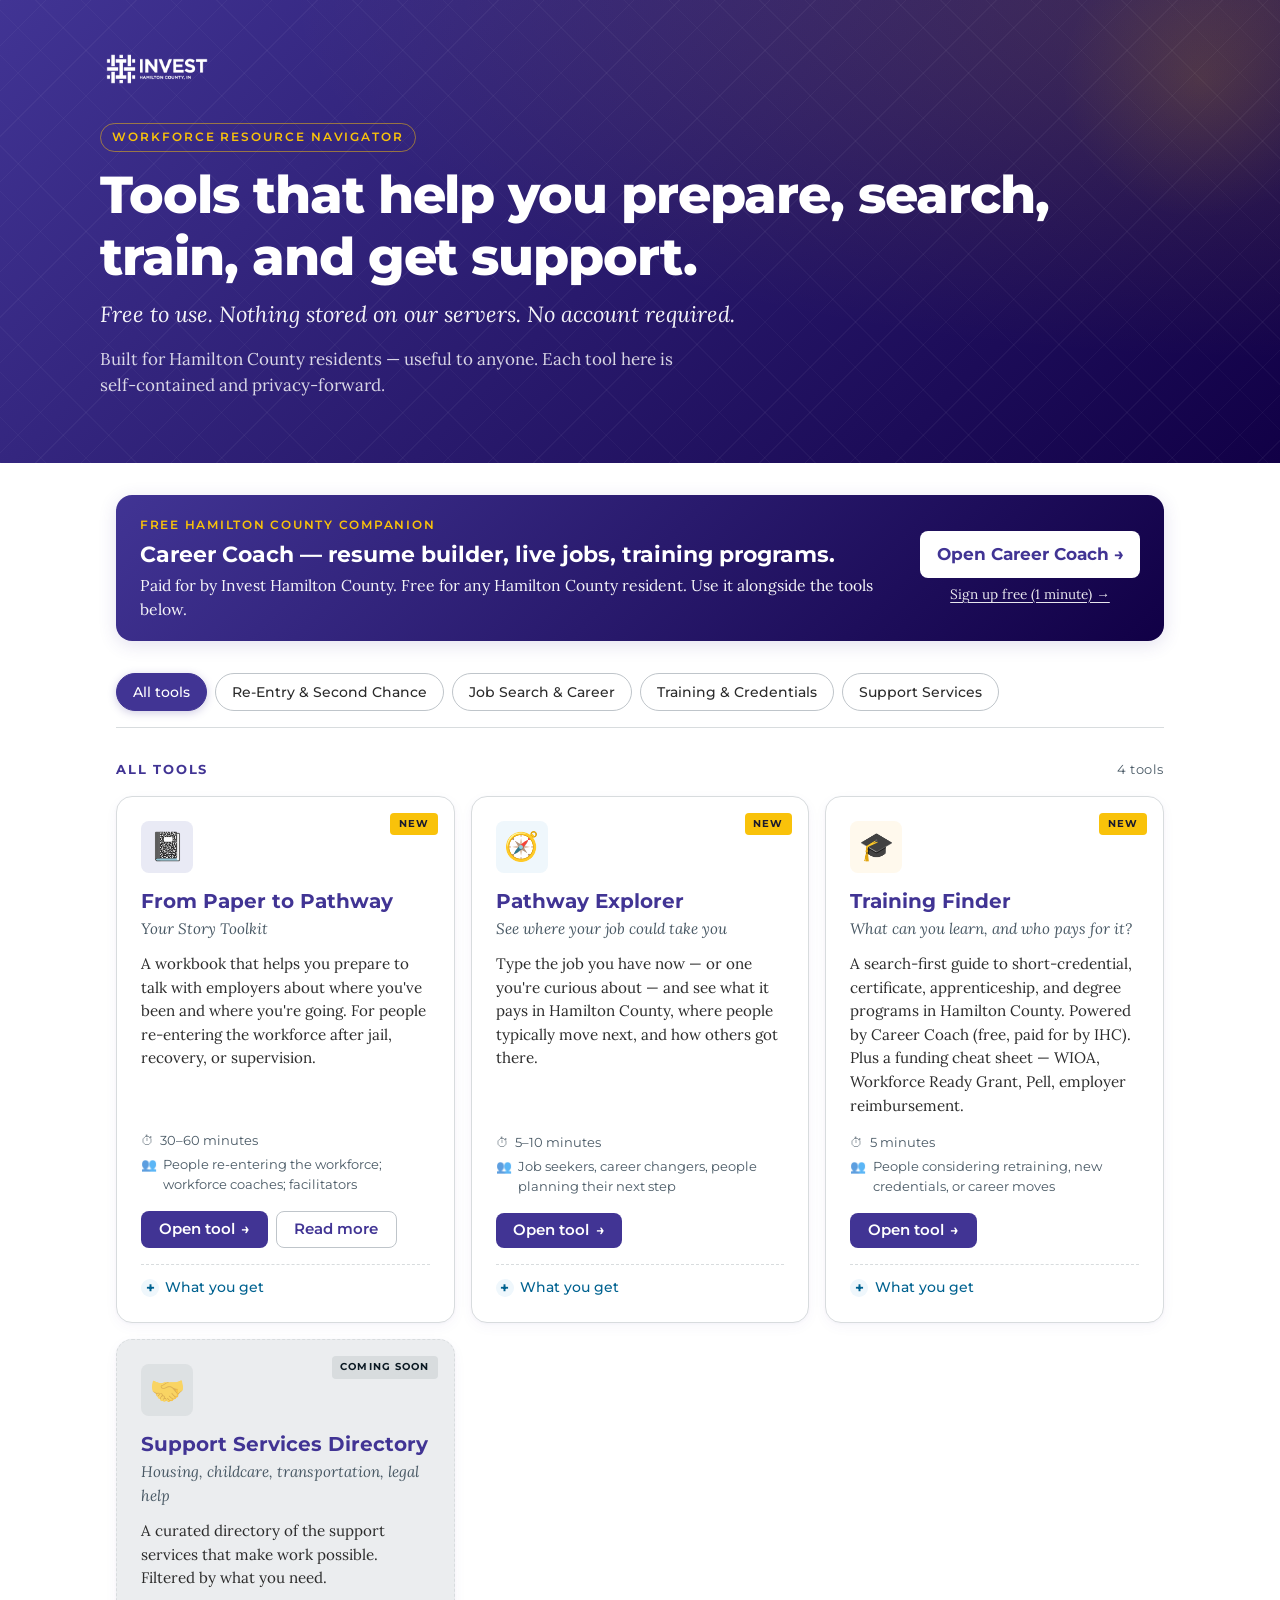
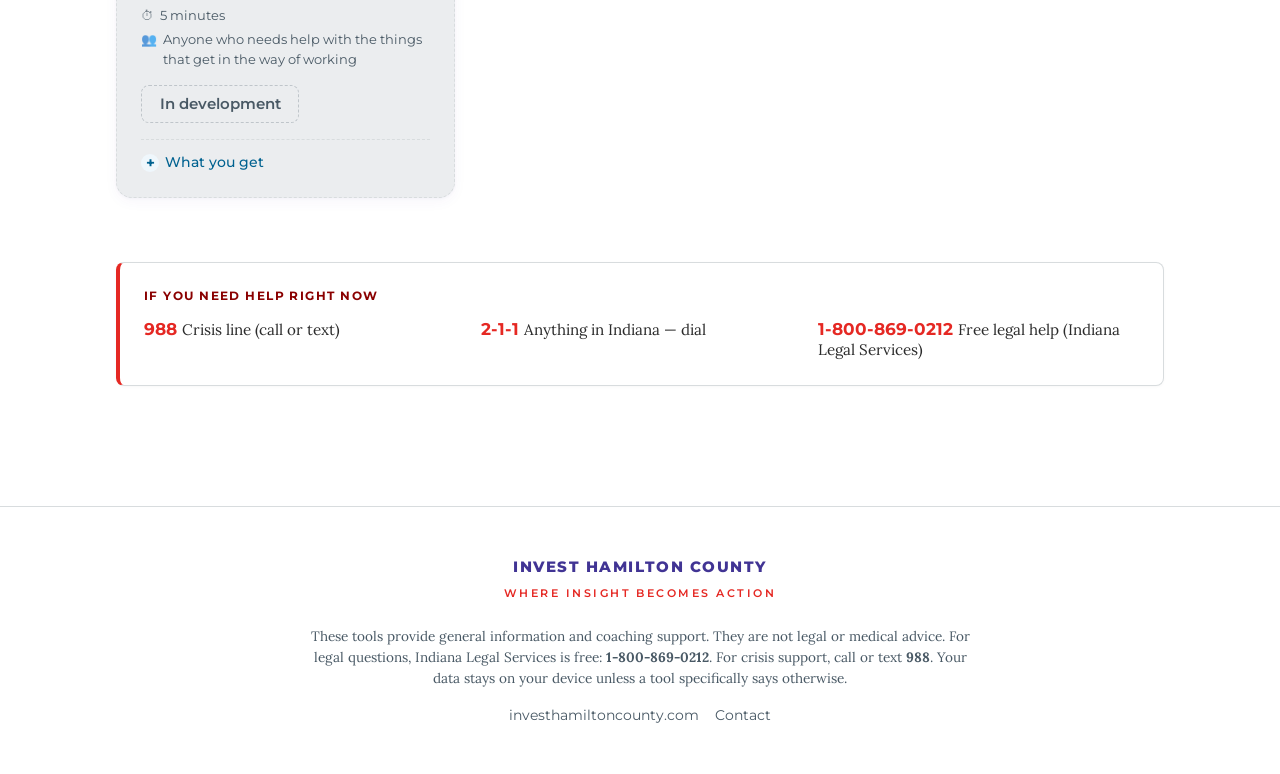
==== commit 273e9bbc: "Wire Career Coach into Pathway Explorer + ship Training Finder v1 (Career Coach wrapper) Pathway Exp" ====
--- a/index.html
+++ b/index.html
@@ -568,7 +568,7 @@
 
 
 <script>
-window.WRN_DATA = {"categories": [{"id": "reentry", "label": "Re-Entry & Second Chance", "description": "Tools for people re-entering the workforce after jail, recovery, or supervision"}, {"id": "job-search", "label": "Job Search & Career", "description": "Tools for finding work, understanding wages, and mapping career paths"}, {"id": "training", "label": "Training & Credentials", "description": "Tools for finding training programs, credentials, and funding"}, {"id": "support", "label": "Support Services", "description": "Tools for connecting to housing, childcare, transportation, legal help"}], "tools": [{"id": "re-entry-storytelling", "name": "From Paper to Pathway", "tagline": "Your Story Toolkit", "description": "A workbook that helps you prepare to talk with employers about where you've been and where you're going. For people re-entering the workforce after jail, recovery, or supervision.", "category": "reentry", "status": "live", "audience": "People re-entering the workforce; workforce coaches; facilitators", "time_estimate": "30–60 minutes", "what_you_get": ["A draft of your story in your own words", "Three job ideas that match your skills", "Practice answers for interview questions", "A resource directory for what you need help with"], "launch_path": "tools/re-entry-storytelling/index.html", "learn_more_path": "tools/re-entry-storytelling/docs/From-Paper-to-Pathway-v1.pdf", "icon": "📓", "brand_color": "purple", "privacy_note": "Your answers stay on this device only. Nothing is sent over the internet.", "badge": "New"}, {"id": "pathway-explorer", "name": "Pathway Explorer", "tagline": "See where your job could take you", "description": "Type the job you have now — or one you're curious about — and see what it pays in Hamilton County, where people typically move next, and how others got there.", "category": "job-search", "status": "live", "audience": "Job seekers, career changers, people planning their next step", "time_estimate": "5–10 minutes", "what_you_get": ["Typical pay range for your job in Hamilton County", "Common next-step jobs with typical pay bumps", "On-ramps — how people get into the job you want", "All in plain language, no jargon"], "launch_path": "tools/pathway-explorer/index.html", "icon": "🧭", "brand_color": "blue", "privacy_note": "Nothing you search is saved. No account, no tracking.", "badge": "New"}, {"id": "placeholder-training-finder", "name": "Training Finder", "tagline": "What can you learn, and who pays for it?", "description": "A guide to short-credential, certificate, and degree programs in Hamilton County and central Indiana — with funding pathways (WIOA, Ivy Tech grants, employer-sponsored).", "category": "training", "status": "coming-soon", "audience": "People considering retraining, new credentials, or career moves", "time_estimate": "10 minutes", "what_you_get": ["Programs matched to the kind of work you want", "Cost and time estimates", "Funding programs you might qualify for"], "icon": "🎓", "brand_color": "gold"}, {"id": "placeholder-support-map", "name": "Support Services Directory", "tagline": "Housing, childcare, transportation, legal help", "description": "A curated directory of the support services that make work possible. Filtered by what you need.", "category": "support", "status": "coming-soon", "audience": "Anyone who needs help with the things that get in the way of working", "time_estimate": "5 minutes", "what_you_get": ["Resources filtered by your situation", "Phone numbers and addresses that are up to date", "Clear info on who qualifies for what"], "icon": "🤝", "brand_color": "red"}], "crisisResources": [{"label": "Crisis line (call or text)", "value": "988"}, {"label": "Anything in Indiana — dial", "value": "2-1-1"}, {"label": "Free legal help (Indiana Legal Services)", "value": "1-800-869-0212"}]};
+window.WRN_DATA = {"categories": [{"id": "reentry", "label": "Re-Entry & Second Chance", "description": "Tools for people re-entering the workforce after jail, recovery, or supervision"}, {"id": "job-search", "label": "Job Search & Career", "description": "Tools for finding work, understanding wages, and mapping career paths"}, {"id": "training", "label": "Training & Credentials", "description": "Tools for finding training programs, credentials, and funding"}, {"id": "support", "label": "Support Services", "description": "Tools for connecting to housing, childcare, transportation, legal help"}], "tools": [{"id": "re-entry-storytelling", "name": "From Paper to Pathway", "tagline": "Your Story Toolkit", "description": "A workbook that helps you prepare to talk with employers about where you've been and where you're going. For people re-entering the workforce after jail, recovery, or supervision.", "category": "reentry", "status": "live", "audience": "People re-entering the workforce; workforce coaches; facilitators", "time_estimate": "30–60 minutes", "what_you_get": ["A draft of your story in your own words", "Three job ideas that match your skills", "Practice answers for interview questions", "A resource directory for what you need help with"], "launch_path": "tools/re-entry-storytelling/index.html", "learn_more_path": "tools/re-entry-storytelling/docs/From-Paper-to-Pathway-v1.pdf", "icon": "📓", "brand_color": "purple", "privacy_note": "Your answers stay on this device only. Nothing is sent over the internet.", "badge": "New"}, {"id": "pathway-explorer", "name": "Pathway Explorer", "tagline": "See where your job could take you", "description": "Type the job you have now — or one you're curious about — and see what it pays in Hamilton County, where people typically move next, and how others got there.", "category": "job-search", "status": "live", "audience": "Job seekers, career changers, people planning their next step", "time_estimate": "5–10 minutes", "what_you_get": ["Typical pay range for your job in Hamilton County", "Common next-step jobs with typical pay bumps", "On-ramps — how people get into the job you want", "All in plain language, no jargon"], "launch_path": "tools/pathway-explorer/index.html", "icon": "🧭", "brand_color": "blue", "privacy_note": "Nothing you search is saved. No account, no tracking.", "badge": "New"}, {"id": "training-finder", "name": "Training Finder", "tagline": "What can you learn, and who pays for it?", "description": "A search-first guide to short-credential, certificate, apprenticeship, and degree programs in Hamilton County. Powered by Career Coach (free, paid for by IHC). Plus a funding cheat sheet — WIOA, Workforce Ready Grant, Pell, employer reimbursement.", "category": "training", "status": "live", "audience": "People considering retraining, new credentials, or career moves", "time_estimate": "5 minutes", "what_you_get": ["Live program search across Hamilton County and central Indiana", "Quick-pick chips for the most common training paths (CDL, welding, nursing, HVAC, IT)", "A plain-language list of programs that help pay for training", "Direct phone numbers for WorkOne, Ivy Tech, and Hamilton County Community Foundation"], "launch_path": "tools/training-finder/index.html", "icon": "🎓", "brand_color": "gold", "privacy_note": "No account on this page. Searches go to Career Coach (free Hamilton County tool).", "badge": "New"}, {"id": "placeholder-support-map", "name": "Support Services Directory", "tagline": "Housing, childcare, transportation, legal help", "description": "A curated directory of the support services that make work possible. Filtered by what you need.", "category": "support", "status": "coming-soon", "audience": "Anyone who needs help with the things that get in the way of working", "time_estimate": "5 minutes", "what_you_get": ["Resources filtered by your situation", "Phone numbers and addresses that are up to date", "Clear info on who qualifies for what"], "icon": "🤝", "brand_color": "red"}], "crisisResources": [{"label": "Crisis line (call or text)", "value": "988"}, {"label": "Anything in Indiana — dial", "value": "2-1-1"}, {"label": "Free legal help (Indiana Legal Services)", "value": "1-800-869-0212"}]};
 </script>
 </head>
 <body data-brand="ihc-2026">
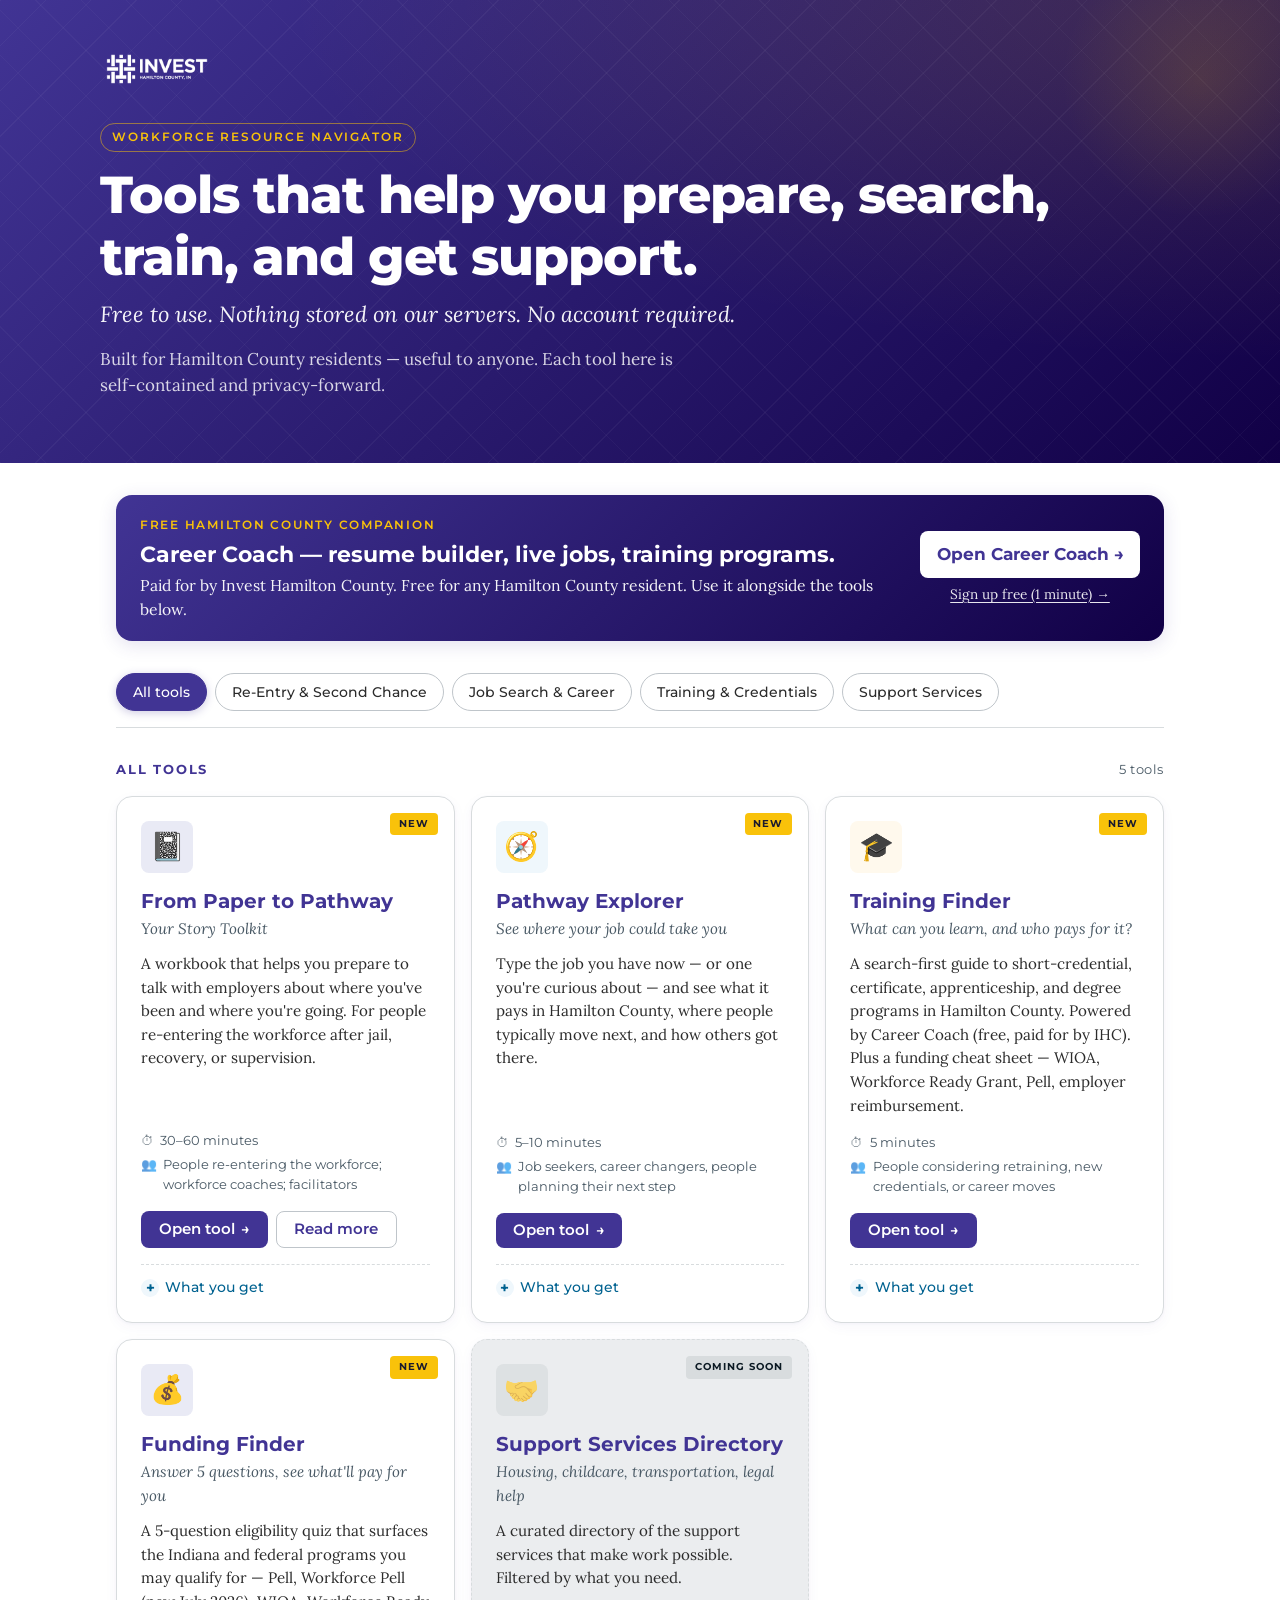
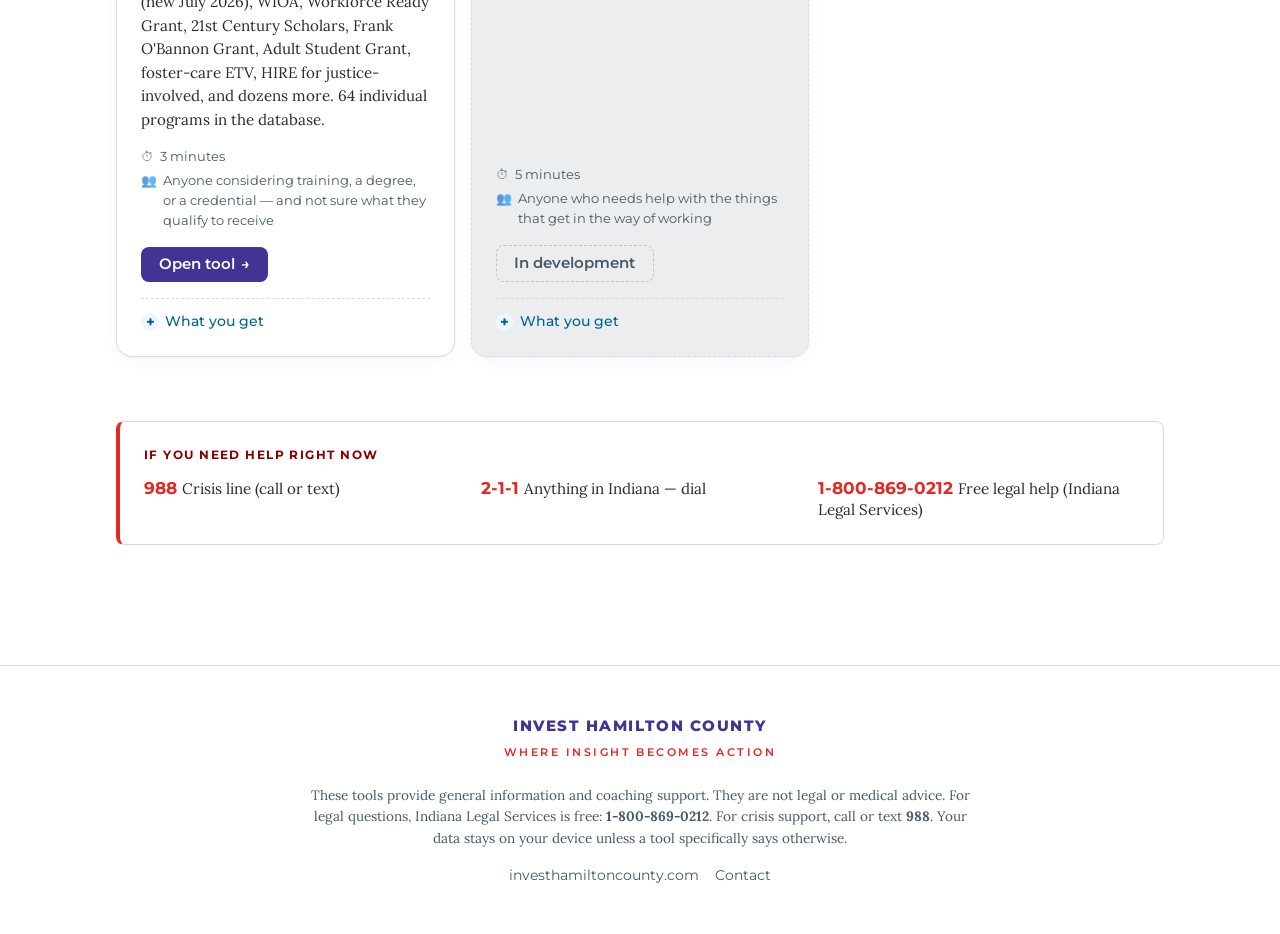
==== commit f72b485c: "Restore Funding Finder — 5-question eligibility quiz + 97-program database Ports the funding-eligibi" ====
--- a/index.html
+++ b/index.html
@@ -568,7 +568,7 @@
 
 
 <script>
-window.WRN_DATA = {"categories": [{"id": "reentry", "label": "Re-Entry & Second Chance", "description": "Tools for people re-entering the workforce after jail, recovery, or supervision"}, {"id": "job-search", "label": "Job Search & Career", "description": "Tools for finding work, understanding wages, and mapping career paths"}, {"id": "training", "label": "Training & Credentials", "description": "Tools for finding training programs, credentials, and funding"}, {"id": "support", "label": "Support Services", "description": "Tools for connecting to housing, childcare, transportation, legal help"}], "tools": [{"id": "re-entry-storytelling", "name": "From Paper to Pathway", "tagline": "Your Story Toolkit", "description": "A workbook that helps you prepare to talk with employers about where you've been and where you're going. For people re-entering the workforce after jail, recovery, or supervision.", "category": "reentry", "status": "live", "audience": "People re-entering the workforce; workforce coaches; facilitators", "time_estimate": "30–60 minutes", "what_you_get": ["A draft of your story in your own words", "Three job ideas that match your skills", "Practice answers for interview questions", "A resource directory for what you need help with"], "launch_path": "tools/re-entry-storytelling/index.html", "learn_more_path": "tools/re-entry-storytelling/docs/From-Paper-to-Pathway-v1.pdf", "icon": "📓", "brand_color": "purple", "privacy_note": "Your answers stay on this device only. Nothing is sent over the internet.", "badge": "New"}, {"id": "pathway-explorer", "name": "Pathway Explorer", "tagline": "See where your job could take you", "description": "Type the job you have now — or one you're curious about — and see what it pays in Hamilton County, where people typically move next, and how others got there.", "category": "job-search", "status": "live", "audience": "Job seekers, career changers, people planning their next step", "time_estimate": "5–10 minutes", "what_you_get": ["Typical pay range for your job in Hamilton County", "Common next-step jobs with typical pay bumps", "On-ramps — how people get into the job you want", "All in plain language, no jargon"], "launch_path": "tools/pathway-explorer/index.html", "icon": "🧭", "brand_color": "blue", "privacy_note": "Nothing you search is saved. No account, no tracking.", "badge": "New"}, {"id": "training-finder", "name": "Training Finder", "tagline": "What can you learn, and who pays for it?", "description": "A search-first guide to short-credential, certificate, apprenticeship, and degree programs in Hamilton County. Powered by Career Coach (free, paid for by IHC). Plus a funding cheat sheet — WIOA, Workforce Ready Grant, Pell, employer reimbursement.", "category": "training", "status": "live", "audience": "People considering retraining, new credentials, or career moves", "time_estimate": "5 minutes", "what_you_get": ["Live program search across Hamilton County and central Indiana", "Quick-pick chips for the most common training paths (CDL, welding, nursing, HVAC, IT)", "A plain-language list of programs that help pay for training", "Direct phone numbers for WorkOne, Ivy Tech, and Hamilton County Community Foundation"], "launch_path": "tools/training-finder/index.html", "icon": "🎓", "brand_color": "gold", "privacy_note": "No account on this page. Searches go to Career Coach (free Hamilton County tool).", "badge": "New"}, {"id": "placeholder-support-map", "name": "Support Services Directory", "tagline": "Housing, childcare, transportation, legal help", "description": "A curated directory of the support services that make work possible. Filtered by what you need.", "category": "support", "status": "coming-soon", "audience": "Anyone who needs help with the things that get in the way of working", "time_estimate": "5 minutes", "what_you_get": ["Resources filtered by your situation", "Phone numbers and addresses that are up to date", "Clear info on who qualifies for what"], "icon": "🤝", "brand_color": "red"}], "crisisResources": [{"label": "Crisis line (call or text)", "value": "988"}, {"label": "Anything in Indiana — dial", "value": "2-1-1"}, {"label": "Free legal help (Indiana Legal Services)", "value": "1-800-869-0212"}]};
+window.WRN_DATA = {"categories": [{"id": "reentry", "label": "Re-Entry & Second Chance", "description": "Tools for people re-entering the workforce after jail, recovery, or supervision"}, {"id": "job-search", "label": "Job Search & Career", "description": "Tools for finding work, understanding wages, and mapping career paths"}, {"id": "training", "label": "Training & Credentials", "description": "Tools for finding training programs, credentials, and funding"}, {"id": "support", "label": "Support Services", "description": "Tools for connecting to housing, childcare, transportation, legal help"}], "tools": [{"id": "re-entry-storytelling", "name": "From Paper to Pathway", "tagline": "Your Story Toolkit", "description": "A workbook that helps you prepare to talk with employers about where you've been and where you're going. For people re-entering the workforce after jail, recovery, or supervision.", "category": "reentry", "status": "live", "audience": "People re-entering the workforce; workforce coaches; facilitators", "time_estimate": "30–60 minutes", "what_you_get": ["A draft of your story in your own words", "Three job ideas that match your skills", "Practice answers for interview questions", "A resource directory for what you need help with"], "launch_path": "tools/re-entry-storytelling/index.html", "learn_more_path": "tools/re-entry-storytelling/docs/From-Paper-to-Pathway-v1.pdf", "icon": "📓", "brand_color": "purple", "privacy_note": "Your answers stay on this device only. Nothing is sent over the internet.", "badge": "New"}, {"id": "pathway-explorer", "name": "Pathway Explorer", "tagline": "See where your job could take you", "description": "Type the job you have now — or one you're curious about — and see what it pays in Hamilton County, where people typically move next, and how others got there.", "category": "job-search", "status": "live", "audience": "Job seekers, career changers, people planning their next step", "time_estimate": "5–10 minutes", "what_you_get": ["Typical pay range for your job in Hamilton County", "Common next-step jobs with typical pay bumps", "On-ramps — how people get into the job you want", "All in plain language, no jargon"], "launch_path": "tools/pathway-explorer/index.html", "icon": "🧭", "brand_color": "blue", "privacy_note": "Nothing you search is saved. No account, no tracking.", "badge": "New"}, {"id": "training-finder", "name": "Training Finder", "tagline": "What can you learn, and who pays for it?", "description": "A search-first guide to short-credential, certificate, apprenticeship, and degree programs in Hamilton County. Powered by Career Coach (free, paid for by IHC). Plus a funding cheat sheet — WIOA, Workforce Ready Grant, Pell, employer reimbursement.", "category": "training", "status": "live", "audience": "People considering retraining, new credentials, or career moves", "time_estimate": "5 minutes", "what_you_get": ["Live program search across Hamilton County and central Indiana", "Quick-pick chips for the most common training paths (CDL, welding, nursing, HVAC, IT)", "A plain-language list of programs that help pay for training", "Direct phone numbers for WorkOne, Ivy Tech, and Hamilton County Community Foundation"], "launch_path": "tools/training-finder/index.html", "icon": "🎓", "brand_color": "gold", "privacy_note": "No account on this page. Searches go to Career Coach (free Hamilton County tool).", "badge": "New"}, {"id": "funding-finder", "name": "Funding Finder", "tagline": "Answer 5 questions, see what'll pay for you", "description": "A 5-question eligibility quiz that surfaces the Indiana and federal programs you may qualify for — Pell, Workforce Pell (new July 2026), WIOA, Workforce Ready Grant, 21st Century Scholars, Frank O'Bannon Grant, Adult Student Grant, foster-care ETV, HIRE for justice-involved, and dozens more. 64 individual programs in the database.", "category": "training", "status": "live", "audience": "Anyone considering training, a degree, or a credential — and not sure what they qualify to receive", "time_estimate": "3 minutes", "what_you_get": ["A ranked list of programs you may qualify for, with strong-match flags", "Award amounts, eligibility rules, deadlines, and how to apply", "Filter by agency (CHE, DWD, FSSA, USDOL, USDOE, IEDC, DOC)", "Workforce Pell Grant alert — landmark new program effective July 2026"], "launch_path": "tools/funding-finder/index.html", "icon": "💰", "brand_color": "purple", "privacy_note": "Your answers stay in your browser. No account, no tracking.", "badge": "New"}, {"id": "placeholder-support-map", "name": "Support Services Directory", "tagline": "Housing, childcare, transportation, legal help", "description": "A curated directory of the support services that make work possible. Filtered by what you need.", "category": "support", "status": "coming-soon", "audience": "Anyone who needs help with the things that get in the way of working", "time_estimate": "5 minutes", "what_you_get": ["Resources filtered by your situation", "Phone numbers and addresses that are up to date", "Clear info on who qualifies for what"], "icon": "🤝", "brand_color": "red"}], "crisisResources": [{"label": "Crisis line (call or text)", "value": "988"}, {"label": "Anything in Indiana — dial", "value": "2-1-1"}, {"label": "Free legal help (Indiana Legal Services)", "value": "1-800-869-0212"}]};
 </script>
 </head>
 <body data-brand="ihc-2026">
